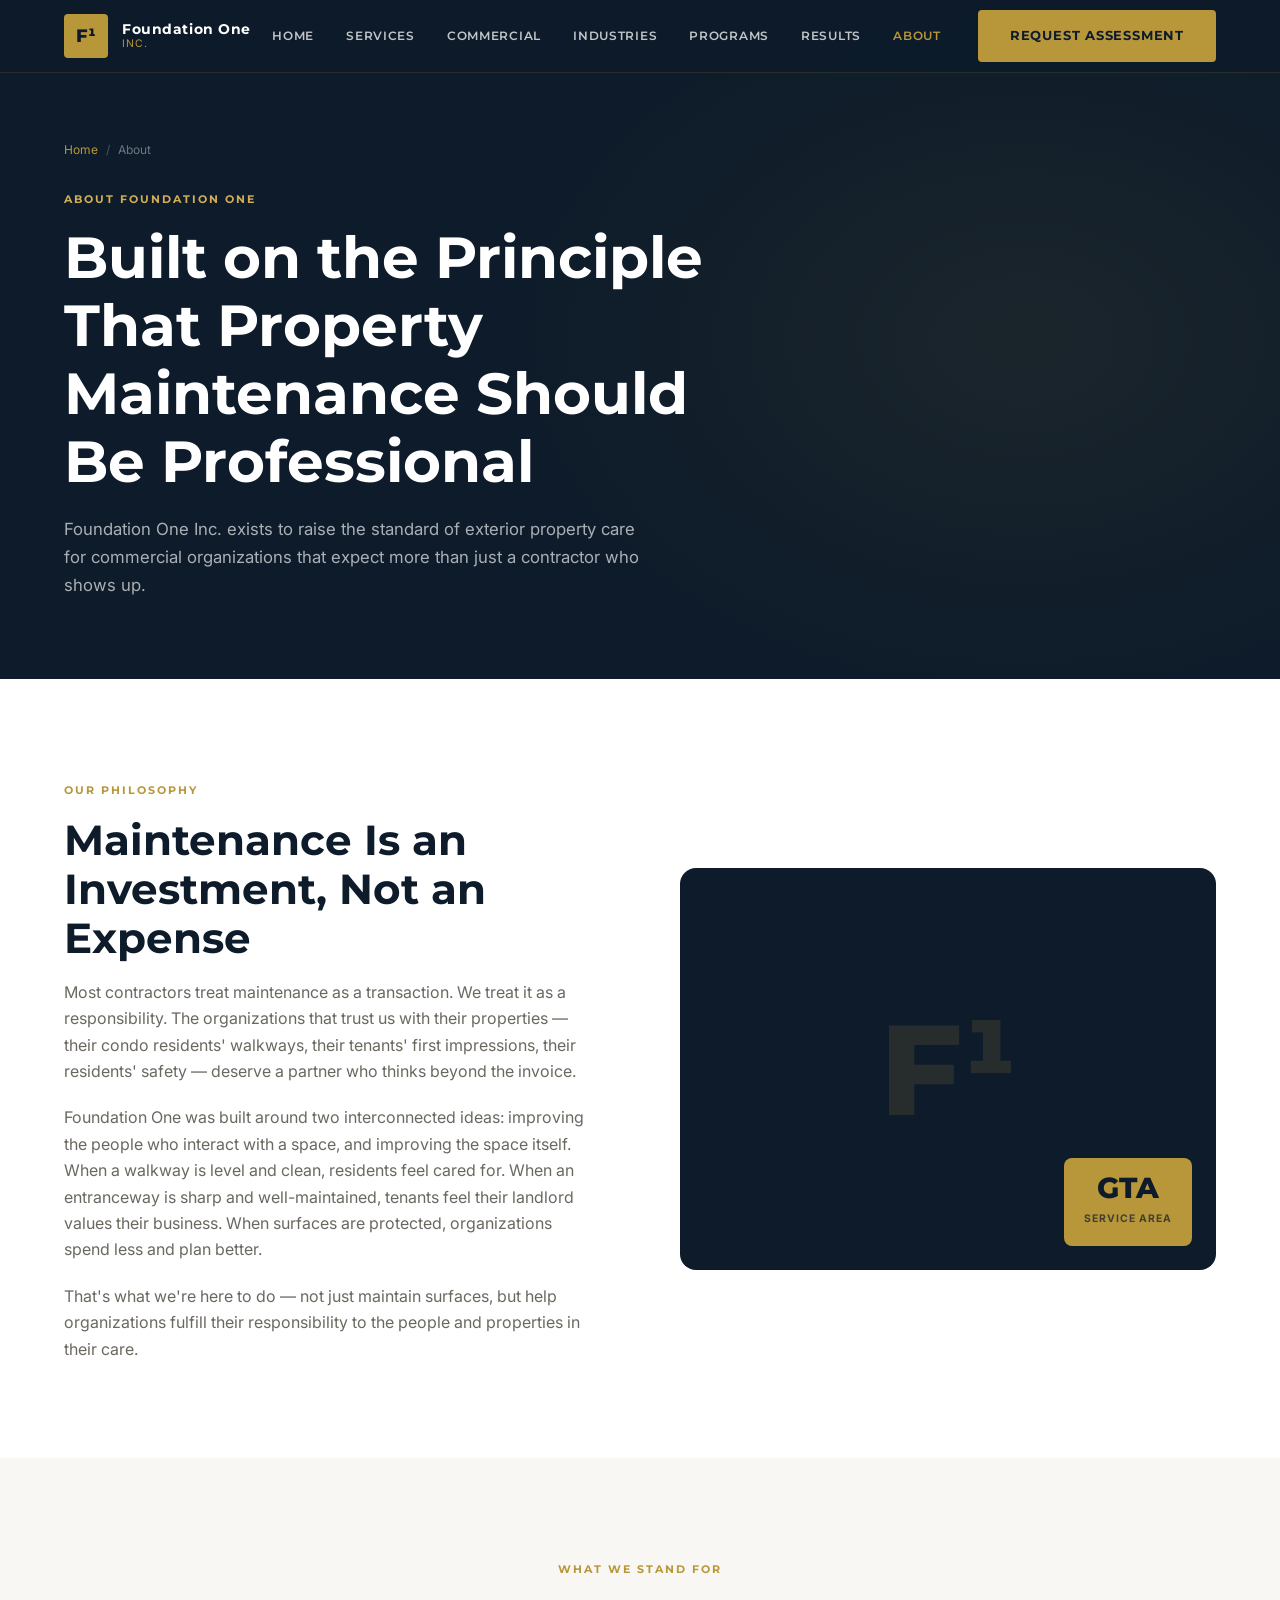
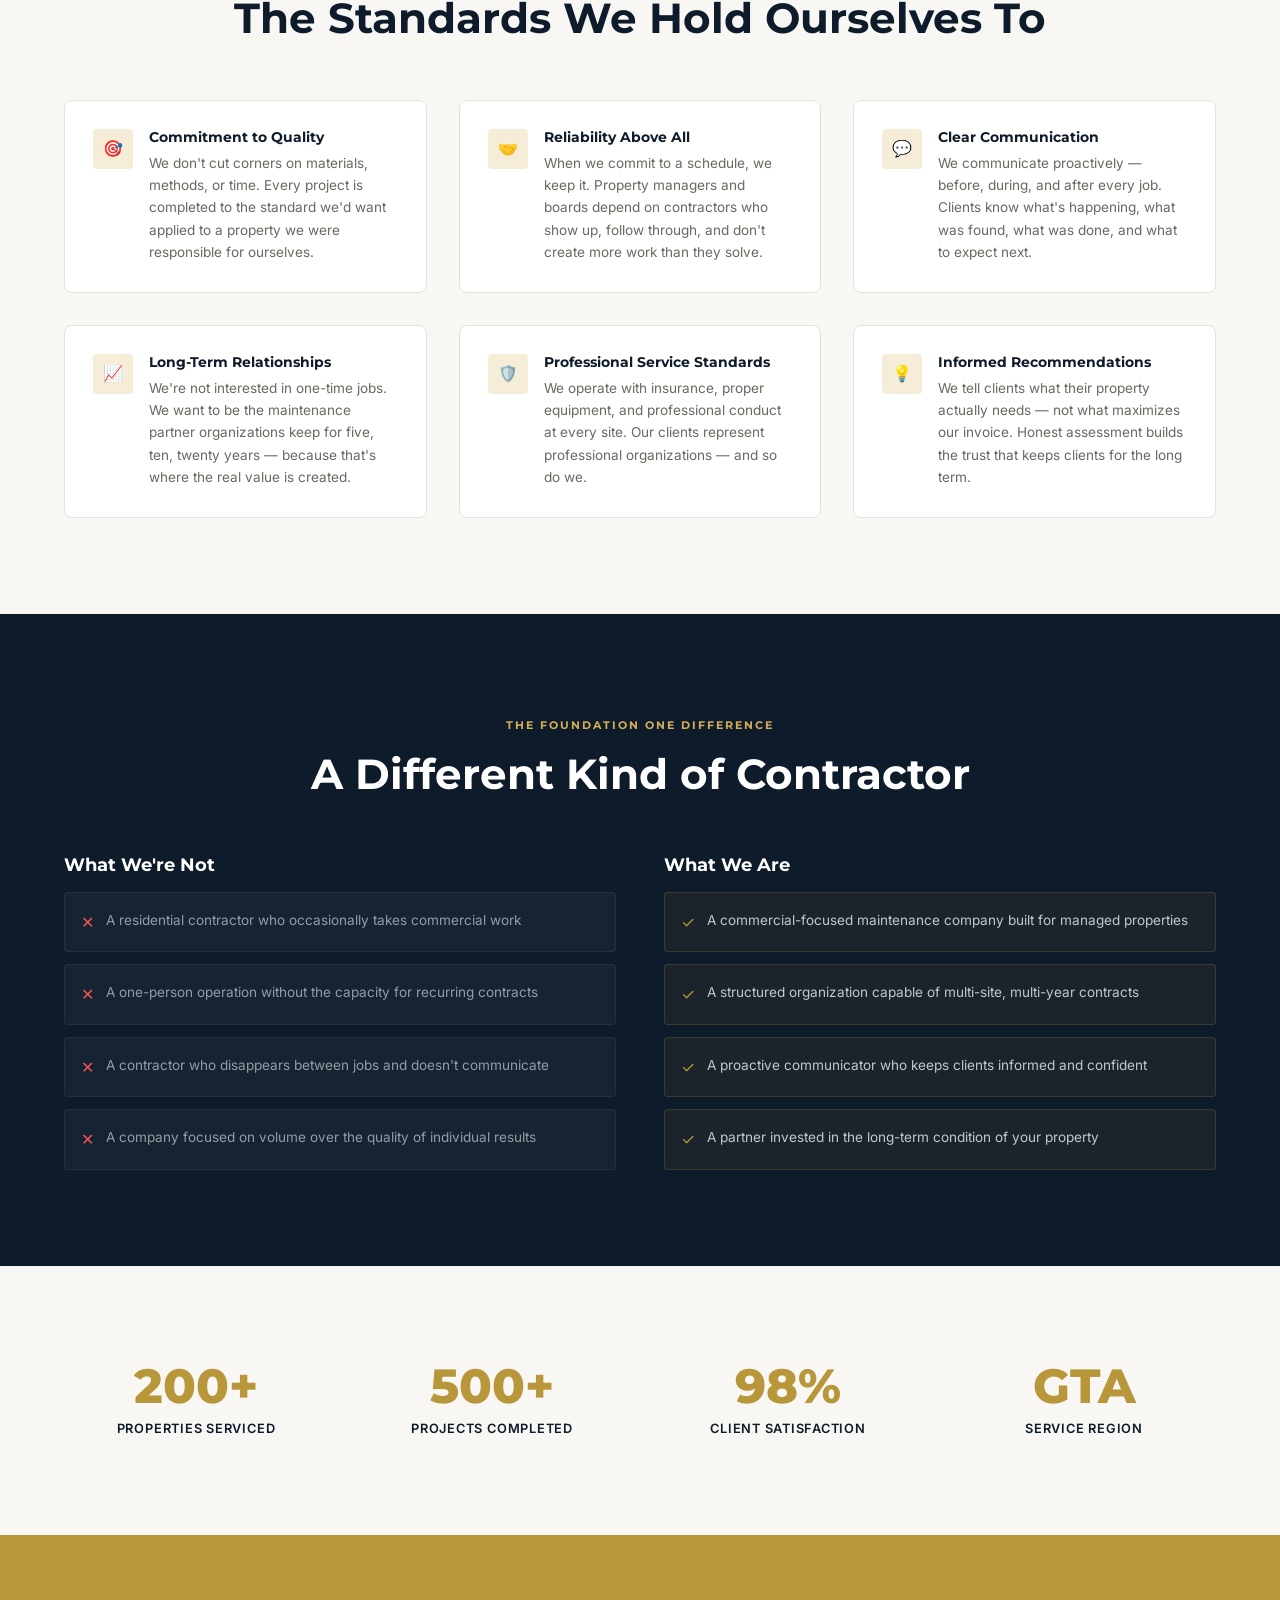
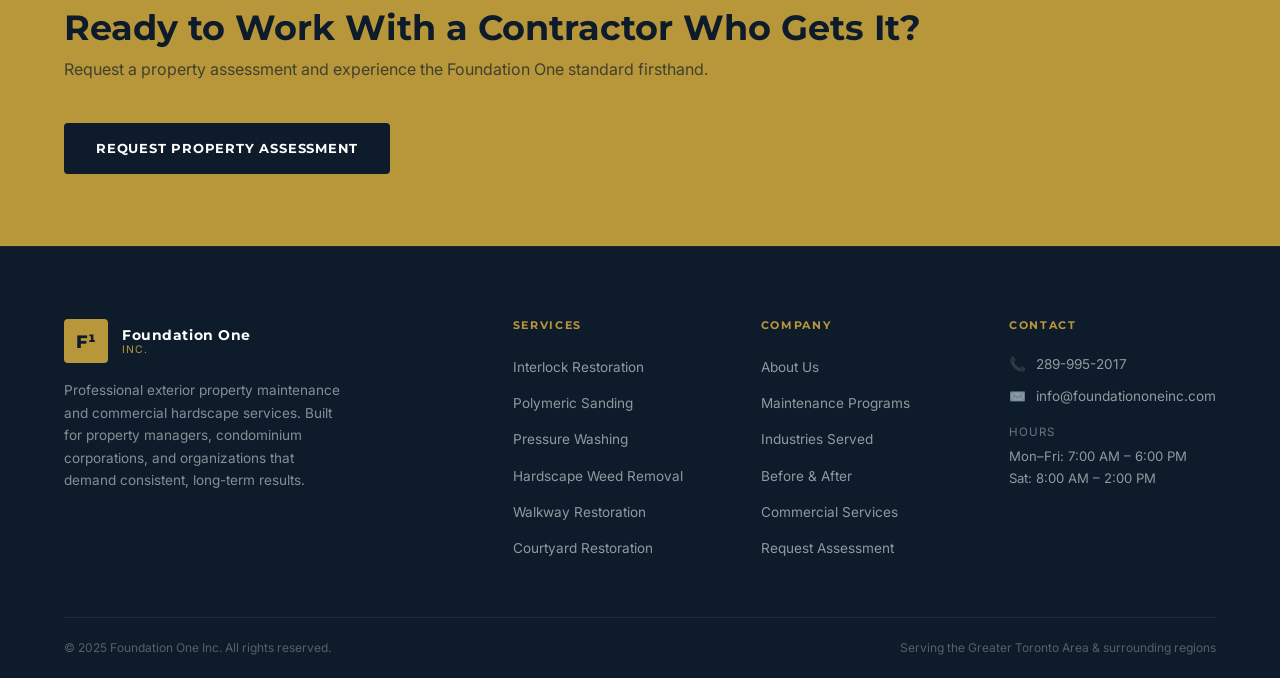
==== about.html @ 27615ef2 "Add files via upload" ====
<!DOCTYPE html>
<html lang="en">
<head>
  <meta charset="UTF-8" />
  <meta name="viewport" content="width=device-width, initial-scale=1.0" />
  <title>About — Foundation One Inc.</title>
  <meta name="description" content="Foundation One Inc. is a professional commercial property maintenance company built on reliability, quality, and long-term client relationships." />
  <link rel="stylesheet" href="css/style.css" />
</head>
<body>

  <div id="nav-placeholder"></div>

  <section class="page-hero">
    <div class="page-hero__bg"></div>
    <div class="container">
      <div class="page-hero__inner">
        <div class="page-hero__breadcrumb">
          <a href="index.html">Home</a> <span>/</span> About
        </div>
        <span class="eyebrow">About Foundation One</span>
        <h1>Built on the Principle That Property Maintenance Should Be Professional</h1>
        <p>Foundation One Inc. exists to raise the standard of exterior property care for commercial organizations that expect more than just a contractor who shows up.</p>
      </div>
    </div>
  </section>

  <!-- ══════════════════════════════════════
       PHILOSOPHY
  ══════════════════════════════════════ -->
  <section class="section">
    <div class="container">
      <div class="about-grid">
        <div class="reveal">
          <span class="eyebrow">Our Philosophy</span>
          <h2>Maintenance Is an Investment, Not an Expense</h2>
          <p style="margin-top:16px; margin-bottom:20px;">Most contractors treat maintenance as a transaction. We treat it as a responsibility. The organizations that trust us with their properties — their condo residents' walkways, their tenants' first impressions, their residents' safety — deserve a partner who thinks beyond the invoice.</p>
          <p style="margin-bottom:20px;">Foundation One was built around two interconnected ideas: improving the people who interact with a space, and improving the space itself. When a walkway is level and clean, residents feel cared for. When an entranceway is sharp and well-maintained, tenants feel their landlord values their business. When surfaces are protected, organizations spend less and plan better.</p>
          <p>That's what we're here to do — not just maintain surfaces, but help organizations fulfill their responsibility to the people and properties in their care.</p>
        </div>
        <div class="about-visual reveal reveal-delay-2">
          <div class="about-visual__mark">F¹</div>
          <div class="about-visual__badge">
            <strong>GTA</strong>
            <span>Service Area</span>
          </div>
        </div>
      </div>
    </div>
  </section>

  <!-- ══════════════════════════════════════
       VALUES
  ══════════════════════════════════════ -->
  <section class="section section--gray">
    <div class="container">
      <div class="section-header section-header--center reveal">
        <span class="eyebrow">What We Stand For</span>
        <h2>The Standards We Hold Ourselves To</h2>
      </div>
      <div style="display:grid; grid-template-columns: repeat(auto-fit, minmax(340px, 1fr)); gap: 32px;">
        <div class="value-item reveal reveal-delay-1" style="background:var(--white); padding:28px; border-radius:var(--radius-md); border:1px solid var(--gray-200); align-items:flex-start;">
          <div class="value-item__icon">🎯</div>
          <div>
            <h4>Commitment to Quality</h4>
            <p style="font-size:0.85rem; margin-top:6px;">We don't cut corners on materials, methods, or time. Every project is completed to the standard we'd want applied to a property we were responsible for ourselves.</p>
          </div>
        </div>
        <div class="value-item reveal reveal-delay-2" style="background:var(--white); padding:28px; border-radius:var(--radius-md); border:1px solid var(--gray-200); align-items:flex-start;">
          <div class="value-item__icon">🤝</div>
          <div>
            <h4>Reliability Above All</h4>
            <p style="font-size:0.85rem; margin-top:6px;">When we commit to a schedule, we keep it. Property managers and boards depend on contractors who show up, follow through, and don't create more work than they solve.</p>
          </div>
        </div>
        <div class="value-item reveal reveal-delay-3" style="background:var(--white); padding:28px; border-radius:var(--radius-md); border:1px solid var(--gray-200); align-items:flex-start;">
          <div class="value-item__icon">💬</div>
          <div>
            <h4>Clear Communication</h4>
            <p style="font-size:0.85rem; margin-top:6px;">We communicate proactively — before, during, and after every job. Clients know what's happening, what was found, what was done, and what to expect next.</p>
          </div>
        </div>
        <div class="value-item reveal reveal-delay-4" style="background:var(--white); padding:28px; border-radius:var(--radius-md); border:1px solid var(--gray-200); align-items:flex-start;">
          <div class="value-item__icon">📈</div>
          <div>
            <h4>Long-Term Relationships</h4>
            <p style="font-size:0.85rem; margin-top:6px;">We're not interested in one-time jobs. We want to be the maintenance partner organizations keep for five, ten, twenty years — because that's where the real value is created.</p>
          </div>
        </div>
        <div class="value-item reveal reveal-delay-1" style="background:var(--white); padding:28px; border-radius:var(--radius-md); border:1px solid var(--gray-200); align-items:flex-start;">
          <div class="value-item__icon">🛡️</div>
          <div>
            <h4>Professional Service Standards</h4>
            <p style="font-size:0.85rem; margin-top:6px;">We operate with insurance, proper equipment, and professional conduct at every site. Our clients represent professional organizations — and so do we.</p>
          </div>
        </div>
        <div class="value-item reveal reveal-delay-2" style="background:var(--white); padding:28px; border-radius:var(--radius-md); border:1px solid var(--gray-200); align-items:flex-start;">
          <div class="value-item__icon">💡</div>
          <div>
            <h4>Informed Recommendations</h4>
            <p style="font-size:0.85rem; margin-top:6px;">We tell clients what their property actually needs — not what maximizes our invoice. Honest assessment builds the trust that keeps clients for the long term.</p>
          </div>
        </div>
      </div>
    </div>
  </section>

  <!-- ══════════════════════════════════════
       WHAT MAKES US DIFFERENT
  ══════════════════════════════════════ -->
  <section class="section section--dark">
    <div class="container">
      <div class="section-header section-header--center reveal">
        <span class="eyebrow">The Foundation One Difference</span>
        <h2>A Different Kind of Contractor</h2>
      </div>
      <div style="display:grid; grid-template-columns: 1fr 1fr; gap: 48px; align-items:start;">
        <div class="reveal reveal-delay-1">
          <h4 style="color:var(--white); margin-bottom:16px;">What We're Not</h4>
          <div style="display:flex; flex-direction:column; gap:12px;">
            <div style="display:flex; gap:12px; align-items:flex-start; padding:16px; background:rgba(255,255,255,0.04); border-radius:var(--radius-sm); border:1px solid rgba(255,255,255,0.06);">
              <span style="color:#e55;">✕</span>
              <p style="font-size:0.85rem; color:rgba(255,255,255,0.55);">A residential contractor who occasionally takes commercial work</p>
            </div>
            <div style="display:flex; gap:12px; align-items:flex-start; padding:16px; background:rgba(255,255,255,0.04); border-radius:var(--radius-sm); border:1px solid rgba(255,255,255,0.06);">
              <span style="color:#e55;">✕</span>
              <p style="font-size:0.85rem; color:rgba(255,255,255,0.55);">A one-person operation without the capacity for recurring contracts</p>
            </div>
            <div style="display:flex; gap:12px; align-items:flex-start; padding:16px; background:rgba(255,255,255,0.04); border-radius:var(--radius-sm); border:1px solid rgba(255,255,255,0.06);">
              <span style="color:#e55;">✕</span>
              <p style="font-size:0.85rem; color:rgba(255,255,255,0.55);">A contractor who disappears between jobs and doesn't communicate</p>
            </div>
            <div style="display:flex; gap:12px; align-items:flex-start; padding:16px; background:rgba(255,255,255,0.04); border-radius:var(--radius-sm); border:1px solid rgba(255,255,255,0.06);">
              <span style="color:#e55;">✕</span>
              <p style="font-size:0.85rem; color:rgba(255,255,255,0.55);">A company focused on volume over the quality of individual results</p>
            </div>
          </div>
        </div>
        <div class="reveal reveal-delay-2">
          <h4 style="color:var(--white); margin-bottom:16px;">What We Are</h4>
          <div style="display:flex; flex-direction:column; gap:12px;">
            <div style="display:flex; gap:12px; align-items:flex-start; padding:16px; background:rgba(184,151,58,0.08); border-radius:var(--radius-sm); border:1px solid rgba(184,151,58,0.2);">
              <span style="color:var(--gold);">✓</span>
              <p style="font-size:0.85rem; color:rgba(255,255,255,0.75);">A commercial-focused maintenance company built for managed properties</p>
            </div>
            <div style="display:flex; gap:12px; align-items:flex-start; padding:16px; background:rgba(184,151,58,0.08); border-radius:var(--radius-sm); border:1px solid rgba(184,151,58,0.2);">
              <span style="color:var(--gold);">✓</span>
              <p style="font-size:0.85rem; color:rgba(255,255,255,0.75);">A structured organization capable of multi-site, multi-year contracts</p>
            </div>
            <div style="display:flex; gap:12px; align-items:flex-start; padding:16px; background:rgba(184,151,58,0.08); border-radius:var(--radius-sm); border:1px solid rgba(184,151,58,0.2);">
              <span style="color:var(--gold);">✓</span>
              <p style="font-size:0.85rem; color:rgba(255,255,255,0.75);">A proactive communicator who keeps clients informed and confident</p>
            </div>
            <div style="display:flex; gap:12px; align-items:flex-start; padding:16px; background:rgba(184,151,58,0.08); border-radius:var(--radius-sm); border:1px solid rgba(184,151,58,0.2);">
              <span style="color:var(--gold);">✓</span>
              <p style="font-size:0.85rem; color:rgba(255,255,255,0.75);">A partner invested in the long-term condition of your property</p>
            </div>
          </div>
        </div>
      </div>
    </div>
  </section>

  <!-- ══════════════════════════════════════
       STATS BAND
  ══════════════════════════════════════ -->
  <section class="section section--gray">
    <div class="container">
      <div style="display:grid; grid-template-columns: repeat(4, 1fr); gap: 32px; text-align:center;">
        <div class="reveal reveal-delay-1">
          <div style="font-family:var(--font-display); font-size:3rem; font-weight:800; color:var(--gold); line-height:1;">200+</div>
          <p style="font-size:0.8rem; font-weight:600; letter-spacing:0.06em; text-transform:uppercase; margin-top:8px; color:var(--navy);">Properties Serviced</p>
        </div>
        <div class="reveal reveal-delay-2">
          <div style="font-family:var(--font-display); font-size:3rem; font-weight:800; color:var(--gold); line-height:1;">500+</div>
          <p style="font-size:0.8rem; font-weight:600; letter-spacing:0.06em; text-transform:uppercase; margin-top:8px; color:var(--navy);">Projects Completed</p>
        </div>
        <div class="reveal reveal-delay-3">
          <div style="font-family:var(--font-display); font-size:3rem; font-weight:800; color:var(--gold); line-height:1;">98%</div>
          <p style="font-size:0.8rem; font-weight:600; letter-spacing:0.06em; text-transform:uppercase; margin-top:8px; color:var(--navy);">Client Satisfaction</p>
        </div>
        <div class="reveal reveal-delay-4">
          <div style="font-family:var(--font-display); font-size:3rem; font-weight:800; color:var(--gold); line-height:1;">GTA</div>
          <p style="font-size:0.8rem; font-weight:600; letter-spacing:0.06em; text-transform:uppercase; margin-top:8px; color:var(--navy);">Service Region</p>
        </div>
      </div>
    </div>
  </section>

  <section class="cta-banner">
    <div class="container">
      <div class="cta-banner__inner">
        <div>
          <h2>Ready to Work With a Contractor Who Gets It?</h2>
          <p>Request a property assessment and experience the Foundation One standard firsthand.</p>
        </div>
        <a href="contact.html" class="btn btn-dark">Request Property Assessment</a>
      </div>
    </div>
  </section>

  <div id="footer-placeholder"></div>
  <script src="js/components.js"></script>
  <script src="js/main.js"></script>
</body>
</html>
---- css/style.css ----
/* ============================================================
   Foundation One Inc. — Main Stylesheet
   Brand: Navy · White · Muted Gold
   ============================================================ */

/* ── Google Fonts ── */
@import url('https://fonts.googleapis.com/css2?family=Montserrat:wght@300;400;500;600;700;800&family=Inter:wght@300;400;500;600&display=swap');

/* ── Design Tokens ── */
:root {
  --navy:        #0D1B2A;
  --navy-mid:    #162235;
  --navy-light:  #1E3050;
  --gold:        #B8973A;
  --gold-light:  #D4AE56;
  --gold-pale:   #F5EDD8;
  --white:       #FFFFFF;
  --off-white:   #F8F7F4;
  --gray-100:    #F2F1EE;
  --gray-200:    #E4E2DC;
  --gray-400:    #9E9B93;
  --gray-600:    #6B6860;
  --gray-800:    #3A3834;

  --font-display: 'Montserrat', sans-serif;
  --font-body:    'Inter', sans-serif;

  --radius-sm:  4px;
  --radius-md:  8px;
  --radius-lg:  16px;

  --shadow-sm:  0 1px 3px rgba(13,27,42,0.08);
  --shadow-md:  0 4px 16px rgba(13,27,42,0.12);
  --shadow-lg:  0 12px 40px rgba(13,27,42,0.18);

  --transition: 0.25s ease;

  --max-w: 1200px;
  --section-py: 96px;
}

/* ── Reset ── */
*, *::before, *::after { box-sizing: border-box; margin: 0; padding: 0; }
html { scroll-behavior: smooth; }
body {
  font-family: var(--font-body);
  font-size: 16px;
  line-height: 1.65;
  color: var(--gray-800);
  background: var(--white);
  -webkit-font-smoothing: antialiased;
}
img { max-width: 100%; display: block; }
a { color: inherit; text-decoration: none; }
ul, ol { list-style: none; }
button { cursor: pointer; border: none; background: none; font: inherit; }

/* ── Typography Scale ── */
h1, h2, h3, h4, h5 {
  font-family: var(--font-display);
  font-weight: 700;
  line-height: 1.18;
  color: var(--navy);
}
h1 { font-size: clamp(2.2rem, 5vw, 3.6rem); }
h2 { font-size: clamp(1.7rem, 3.5vw, 2.6rem); }
h3 { font-size: clamp(1.2rem, 2vw, 1.55rem); }
h4 { font-size: 1.1rem; }
p  { color: var(--gray-600); }

.eyebrow {
  display: inline-block;
  font-family: var(--font-display);
  font-size: 0.7rem;
  font-weight: 700;
  letter-spacing: 0.18em;
  text-transform: uppercase;
  color: var(--gold);
  margin-bottom: 1rem;
}

/* ── Layout ── */
.container {
  width: 100%;
  max-width: var(--max-w);
  margin: 0 auto;
  padding: 0 24px;
}

.section {
  padding: var(--section-py) 0;
}
.section--dark {
  background: var(--navy);
}
.section--dark h2,
.section--dark h3,
.section--dark h4 { color: var(--white); }
.section--dark p   { color: rgba(255,255,255,0.65); }
.section--dark .eyebrow { color: var(--gold-light); }

.section--gray { background: var(--off-white); }
.section--gold-pale { background: var(--gold-pale); }

/* ── Buttons ── */
.btn {
  display: inline-flex;
  align-items: center;
  gap: 8px;
  font-family: var(--font-display);
  font-size: 0.82rem;
  font-weight: 700;
  letter-spacing: 0.06em;
  text-transform: uppercase;
  padding: 15px 32px;
  border-radius: var(--radius-sm);
  transition: var(--transition);
  white-space: nowrap;
}
.btn-primary {
  background: var(--gold);
  color: var(--navy);
}
.btn-primary:hover { background: var(--gold-light); transform: translateY(-1px); box-shadow: var(--shadow-md); }

.btn-outline {
  background: transparent;
  color: var(--white);
  border: 1.5px solid rgba(255,255,255,0.45);
}
.btn-outline:hover { border-color: var(--gold); color: var(--gold); }

.btn-outline-navy {
  background: transparent;
  color: var(--navy);
  border: 1.5px solid var(--navy);
}
.btn-outline-navy:hover { background: var(--navy); color: var(--white); }

.btn-dark {
  background: var(--navy);
  color: var(--white);
}
.btn-dark:hover { background: var(--navy-light); transform: translateY(-1px); }

/* ── Navigation ── */
.navbar {
  position: fixed;
  top: 0; left: 0; right: 0;
  z-index: 1000;
  background: rgba(13,27,42,0.97);
  backdrop-filter: blur(12px);
  border-bottom: 1px solid rgba(184,151,58,0.15);
  transition: var(--transition);
}
.navbar__inner {
  display: flex;
  align-items: center;
  justify-content: space-between;
  height: 72px;
}
.navbar__logo {
  display: flex;
  align-items: center;
  gap: 14px;
  text-decoration: none;
}
.logo-mark {
  width: 44px; height: 44px;
  background: var(--gold);
  border-radius: var(--radius-sm);
  display: flex;
  align-items: center;
  justify-content: center;
  flex-shrink: 0;
}
.logo-mark span {
  font-family: var(--font-display);
  font-weight: 800;
  font-size: 1.1rem;
  color: var(--navy);
  letter-spacing: -0.02em;
}
.logo-text {
  display: flex;
  flex-direction: column;
  line-height: 1.1;
}
.logo-text strong {
  font-family: var(--font-display);
  font-size: 0.9rem;
  font-weight: 700;
  color: var(--white);
  letter-spacing: 0.04em;
}
.logo-text small {
  font-size: 0.65rem;
  color: var(--gold);
  letter-spacing: 0.1em;
  text-transform: uppercase;
}

.navbar__nav {
  display: flex;
  align-items: center;
  gap: 8px;
}
.navbar__nav a {
  font-family: var(--font-display);
  font-size: 0.75rem;
  font-weight: 600;
  letter-spacing: 0.06em;
  text-transform: uppercase;
  color: rgba(255,255,255,0.75);
  padding: 8px 12px;
  border-radius: var(--radius-sm);
  transition: var(--transition);
}
.navbar__nav a:hover { color: var(--white); }
.navbar__nav a.active { color: var(--gold); }

.navbar__cta { margin-left: 16px; }

/* Hamburger */
.navbar__hamburger {
  display: none;
  flex-direction: column;
  gap: 5px;
  padding: 8px;
}
.navbar__hamburger span {
  display: block;
  width: 24px; height: 2px;
  background: var(--white);
  transition: var(--transition);
  border-radius: 2px;
}

/* Mobile Nav */
.navbar__mobile {
  display: none;
  flex-direction: column;
  background: var(--navy-mid);
  padding: 16px 24px 24px;
  border-top: 1px solid rgba(255,255,255,0.08);
}
.navbar__mobile.open { display: flex; }
.navbar__mobile a {
  font-family: var(--font-display);
  font-size: 0.82rem;
  font-weight: 600;
  letter-spacing: 0.05em;
  text-transform: uppercase;
  color: rgba(255,255,255,0.8);
  padding: 14px 0;
  border-bottom: 1px solid rgba(255,255,255,0.06);
  transition: var(--transition);
}
.navbar__mobile a:hover { color: var(--gold); }
.navbar__mobile .btn { margin-top: 16px; text-align: center; justify-content: center; }

/* ── Hero ── */
.hero {
  position: relative;
  min-height: 100vh;
  display: flex;
  align-items: center;
  background: var(--navy);
  overflow: hidden;
  padding-top: 72px;
}
.hero__bg {
  position: absolute;
  inset: 0;
  background:
    radial-gradient(ellipse 70% 60% at 65% 50%, rgba(184,151,58,0.07) 0%, transparent 70%),
    linear-gradient(160deg, #0D1B2A 0%, #162235 50%, #0D1B2A 100%);
}
.hero__grid-overlay {
  position: absolute;
  inset: 0;
  background-image:
    linear-gradient(rgba(184,151,58,0.04) 1px, transparent 1px),
    linear-gradient(90deg, rgba(184,151,58,0.04) 1px, transparent 1px);
  background-size: 60px 60px;
}
.hero__accent-bar {
  position: absolute;
  left: 0; top: 0; bottom: 0;
  width: 4px;
  background: linear-gradient(to bottom, transparent, var(--gold), transparent);
}
.hero__inner {
  position: relative;
  z-index: 1;
  display: grid;
  grid-template-columns: 1fr 420px;
  gap: 80px;
  align-items: center;
  padding: 80px 0;
}
.hero__badge {
  display: inline-flex;
  align-items: center;
  gap: 10px;
  background: rgba(184,151,58,0.12);
  border: 1px solid rgba(184,151,58,0.3);
  border-radius: 100px;
  padding: 7px 18px;
  margin-bottom: 28px;
}
.hero__badge span {
  font-family: var(--font-display);
  font-size: 0.68rem;
  font-weight: 700;
  letter-spacing: 0.12em;
  text-transform: uppercase;
  color: var(--gold-light);
}
.hero__badge-dot {
  width: 6px; height: 6px;
  border-radius: 50%;
  background: var(--gold);
}
.hero h1 { color: var(--white); margin-bottom: 24px; }
.hero h1 em {
  font-style: normal;
  color: var(--gold);
}
.hero__sub {
  font-size: 1.1rem;
  color: rgba(255,255,255,0.65);
  max-width: 520px;
  margin-bottom: 40px;
  line-height: 1.7;
}
.hero__actions {
  display: flex;
  gap: 16px;
  flex-wrap: wrap;
}
.hero__stats {
  display: grid;
  grid-template-columns: 1fr 1fr;
  gap: 16px;
  margin-top: 64px;
}
.hero__stat {
  background: rgba(255,255,255,0.04);
  border: 1px solid rgba(255,255,255,0.07);
  border-radius: var(--radius-md);
  padding: 24px;
}
.hero__stat-num {
  font-family: var(--font-display);
  font-size: 2rem;
  font-weight: 800;
  color: var(--gold);
  line-height: 1;
  margin-bottom: 4px;
}
.hero__stat-label {
  font-size: 0.75rem;
  font-weight: 500;
  color: rgba(255,255,255,0.5);
  letter-spacing: 0.04em;
  text-transform: uppercase;
}

/* Hero right panel */
.hero__panel {
  background: rgba(255,255,255,0.03);
  border: 1px solid rgba(255,255,255,0.08);
  border-radius: var(--radius-lg);
  padding: 36px;
}
.hero__panel-title {
  font-family: var(--font-display);
  font-size: 0.7rem;
  font-weight: 700;
  letter-spacing: 0.15em;
  text-transform: uppercase;
  color: var(--gold);
  margin-bottom: 20px;
}
.hero__client-list { display: flex; flex-direction: column; gap: 0; }
.hero__client-item {
  display: flex;
  align-items: center;
  gap: 14px;
  padding: 14px 0;
  border-bottom: 1px solid rgba(255,255,255,0.06);
}
.hero__client-item:last-child { border-bottom: none; }
.hero__client-icon {
  width: 36px; height: 36px;
  background: rgba(184,151,58,0.15);
  border-radius: var(--radius-sm);
  display: flex;
  align-items: center;
  justify-content: center;
  flex-shrink: 0;
  font-size: 1rem;
}
.hero__client-name {
  font-family: var(--font-display);
  font-size: 0.82rem;
  font-weight: 600;
  color: rgba(255,255,255,0.85);
}
.hero__client-type {
  font-size: 0.7rem;
  color: rgba(255,255,255,0.4);
}

/* ── Section Headers ── */
.section-header { margin-bottom: 56px; }
.section-header--center { text-align: center; }
.section-header p {
  margin-top: 16px;
  font-size: 1.05rem;
  max-width: 620px;
}
.section-header--center p { margin-left: auto; margin-right: auto; }

/* ── Who We Serve ── */
.serve-grid {
  display: grid;
  grid-template-columns: repeat(auto-fit, minmax(200px, 1fr));
  gap: 24px;
}
.serve-card {
  background: var(--white);
  border: 1px solid var(--gray-200);
  border-radius: var(--radius-md);
  padding: 28px 24px;
  transition: var(--transition);
  border-top: 3px solid transparent;
}
.serve-card:hover {
  border-top-color: var(--gold);
  box-shadow: var(--shadow-md);
  transform: translateY(-3px);
}
.serve-card__icon { font-size: 1.6rem; margin-bottom: 12px; }
.serve-card h4 {
  font-size: 0.88rem;
  font-weight: 700;
  letter-spacing: 0.02em;
  color: var(--navy);
  margin-bottom: 6px;
}
.serve-card p { font-size: 0.82rem; }

/* ── Service Cards ── */
.services-grid {
  display: grid;
  grid-template-columns: repeat(auto-fit, minmax(300px, 1fr));
  gap: 28px;
}
.service-card {
  background: var(--white);
  border: 1px solid var(--gray-200);
  border-radius: var(--radius-md);
  overflow: hidden;
  transition: var(--transition);
}
.service-card:hover { box-shadow: var(--shadow-lg); transform: translateY(-4px); }
.service-card__header {
  background: var(--navy);
  padding: 28px 28px 20px;
  position: relative;
}
.service-card__icon {
  font-size: 1.8rem;
  margin-bottom: 12px;
}
.service-card__header h3 { color: var(--white); font-size: 1.15rem; }
.service-card__body { padding: 24px 28px 28px; }
.service-card__body p { font-size: 0.88rem; margin-bottom: 16px; }
.service-card__benefits { display: flex; flex-direction: column; gap: 8px; margin-bottom: 20px; }
.service-card__benefits li {
  display: flex;
  align-items: flex-start;
  gap: 10px;
  font-size: 0.82rem;
  color: var(--gray-600);
}
.service-card__benefits li::before {
  content: '';
  width: 6px; height: 6px;
  background: var(--gold);
  border-radius: 50%;
  flex-shrink: 0;
  margin-top: 7px;
}
.service-card__tag {
  font-size: 0.7rem;
  font-weight: 600;
  color: var(--gold);
  letter-spacing: 0.08em;
  text-transform: uppercase;
  border-top: 1px solid var(--gray-200);
  padding-top: 16px;
}

/* ── Why Choose ── */
.why-grid {
  display: grid;
  grid-template-columns: repeat(auto-fit, minmax(240px, 1fr));
  gap: 32px;
}
.why-item { }
.why-item__num {
  font-family: var(--font-display);
  font-size: 3rem;
  font-weight: 800;
  color: rgba(184,151,58,0.25);
  line-height: 1;
  margin-bottom: 12px;
}
.why-item h4 { font-size: 1rem; margin-bottom: 8px; }

/* ── Before/After ── */
.ba-grid {
  display: grid;
  grid-template-columns: repeat(auto-fit, minmax(340px, 1fr));
  gap: 32px;
}
.ba-card {
  border-radius: var(--radius-md);
  overflow: hidden;
  background: var(--white);
  box-shadow: var(--shadow-sm);
  border: 1px solid var(--gray-200);
}
.ba-card__images {
  display: grid;
  grid-template-columns: 1fr 1fr;
}
.ba-card__img {
  aspect-ratio: 4/3;
  display: flex;
  align-items: center;
  justify-content: center;
  font-size: 0.7rem;
  font-weight: 700;
  letter-spacing: 0.1em;
  text-transform: uppercase;
  position: relative;
}
.ba-card__img--before {
  background: var(--gray-200);
  color: var(--gray-600);
}
.ba-card__img--after {
  background: var(--navy-light);
  color: rgba(255,255,255,0.5);
}
.ba-label {
  position: absolute;
  top: 10px; left: 10px;
  background: rgba(0,0,0,0.5);
  color: var(--white);
  font-size: 0.6rem;
  font-weight: 700;
  letter-spacing: 0.12em;
  padding: 4px 8px;
  border-radius: var(--radius-sm);
}
.ba-label--after { background: rgba(184,151,58,0.8); }
.ba-card__info { padding: 20px; }
.ba-card__info h4 { font-size: 0.95rem; margin-bottom: 6px; }
.ba-card__info p { font-size: 0.8rem; }
.ba-card__services {
  display: flex;
  flex-wrap: wrap;
  gap: 6px;
  margin-top: 12px;
}
.ba-tag {
  font-size: 0.65rem;
  font-weight: 600;
  letter-spacing: 0.06em;
  text-transform: uppercase;
  background: var(--gold-pale);
  color: var(--gold);
  padding: 4px 10px;
  border-radius: 100px;
}

/* ── Maintenance Programs ── */
.programs-grid {
  display: grid;
  grid-template-columns: repeat(3, 1fr);
  gap: 28px;
  align-items: start;
}
.program-card {
  background: var(--white);
  border: 1px solid var(--gray-200);
  border-radius: var(--radius-md);
  overflow: hidden;
  transition: var(--transition);
}
.program-card:hover { box-shadow: var(--shadow-lg); }
.program-card--featured {
  border-color: var(--gold);
  transform: scale(1.03);
  box-shadow: var(--shadow-lg);
}
.program-card__header {
  padding: 28px;
  background: var(--off-white);
  border-bottom: 1px solid var(--gray-200);
}
.program-card--featured .program-card__header {
  background: var(--navy);
}
.program-card--featured .program-card__header h3 { color: var(--white); }
.program-card__tier {
  font-size: 0.65rem;
  font-weight: 700;
  letter-spacing: 0.15em;
  text-transform: uppercase;
  color: var(--gold);
  margin-bottom: 8px;
}
.program-card__body { padding: 28px; }
.program-card__features { display: flex; flex-direction: column; gap: 12px; }
.program-card__features li {
  display: flex;
  align-items: flex-start;
  gap: 12px;
  font-size: 0.85rem;
  color: var(--gray-600);
}
.program-card__features li .check {
  color: var(--gold);
  font-size: 0.9rem;
  flex-shrink: 0;
  margin-top: 1px;
}
.program-card__cta { padding: 0 28px 28px; }

/* ── Testimonials ── */
.testimonials-grid {
  display: grid;
  grid-template-columns: repeat(auto-fit, minmax(300px, 1fr));
  gap: 28px;
}
.testimonial-card {
  background: rgba(255,255,255,0.05);
  border: 1px solid rgba(255,255,255,0.1);
  border-radius: var(--radius-md);
  padding: 32px;
}
.testimonial-card__quote {
  font-size: 0.95rem;
  color: rgba(255,255,255,0.75);
  line-height: 1.7;
  margin-bottom: 24px;
  font-style: italic;
}
.testimonial-card__quote::before { content: '"'; color: var(--gold); font-size: 1.5rem; }
.testimonial-card__author { }
.testimonial-card__name {
  font-family: var(--font-display);
  font-size: 0.85rem;
  font-weight: 700;
  color: var(--white);
}
.testimonial-card__title {
  font-size: 0.75rem;
  color: var(--gold);
}

/* ── CTA Banner ── */
.cta-banner {
  background: var(--gold);
  padding: 72px 0;
}
.cta-banner__inner {
  display: flex;
  align-items: center;
  justify-content: space-between;
  gap: 40px;
  flex-wrap: wrap;
}
.cta-banner h2 { color: var(--navy); font-size: clamp(1.4rem, 3vw, 2.2rem); }
.cta-banner p { color: rgba(13,27,42,0.7); margin-top: 8px; }
.cta-banner .btn-dark { background: var(--navy); }

/* ── Industries Grid ── */
.industries-grid {
  display: grid;
  grid-template-columns: repeat(auto-fit, minmax(340px, 1fr));
  gap: 32px;
}
.industry-card {
  background: var(--white);
  border: 1px solid var(--gray-200);
  border-radius: var(--radius-md);
  padding: 32px;
  transition: var(--transition);
}
.industry-card:hover { box-shadow: var(--shadow-md); border-color: var(--gold); }
.industry-card__icon { font-size: 2rem; margin-bottom: 16px; }
.industry-card h3 { margin-bottom: 12px; font-size: 1.15rem; }
.industry-card__challenges,
.industry-card__services { margin-top: 16px; }
.industry-card__label {
  font-size: 0.65rem;
  font-weight: 700;
  letter-spacing: 0.12em;
  text-transform: uppercase;
  color: var(--gold);
  margin-bottom: 10px;
}
.industry-card__list {
  display: flex;
  flex-direction: column;
  gap: 6px;
}
.industry-card__list li {
  font-size: 0.82rem;
  color: var(--gray-600);
  padding-left: 14px;
  position: relative;
}
.industry-card__list li::before {
  content: '—';
  position: absolute;
  left: 0;
  color: var(--gold);
  font-size: 0.7rem;
}

/* ── Process Steps ── */
.process-steps {
  display: grid;
  grid-template-columns: repeat(auto-fit, minmax(220px, 1fr));
  gap: 0;
  position: relative;
}
.process-steps::before {
  content: '';
  position: absolute;
  top: 32px;
  left: 10%;
  right: 10%;
  height: 1px;
  background: var(--gray-200);
  z-index: 0;
}
.process-step { text-align: center; position: relative; z-index: 1; padding: 0 16px; }
.process-step__num {
  width: 64px; height: 64px;
  background: var(--navy);
  border-radius: 50%;
  display: flex;
  align-items: center;
  justify-content: center;
  margin: 0 auto 20px;
  font-family: var(--font-display);
  font-size: 1.1rem;
  font-weight: 800;
  color: var(--gold);
  border: 3px solid var(--white);
  box-shadow: var(--shadow-sm);
}
.process-step h4 { font-size: 0.95rem; margin-bottom: 8px; }
.process-step p { font-size: 0.82rem; }

/* ── Contact Form ── */
.contact-grid {
  display: grid;
  grid-template-columns: 1fr 420px;
  gap: 64px;
  align-items: start;
}
.contact-form {
  background: var(--white);
  border: 1px solid var(--gray-200);
  border-radius: var(--radius-lg);
  padding: 40px;
  box-shadow: var(--shadow-md);
}
.form-group { margin-bottom: 20px; }
.form-group label {
  display: block;
  font-family: var(--font-display);
  font-size: 0.72rem;
  font-weight: 700;
  letter-spacing: 0.08em;
  text-transform: uppercase;
  color: var(--navy);
  margin-bottom: 8px;
}
.form-group input,
.form-group select,
.form-group textarea {
  width: 100%;
  padding: 13px 16px;
  border: 1.5px solid var(--gray-200);
  border-radius: var(--radius-sm);
  font-family: var(--font-body);
  font-size: 0.9rem;
  color: var(--gray-800);
  background: var(--white);
  transition: var(--transition);
  outline: none;
}
.form-group input:focus,
.form-group select:focus,
.form-group textarea:focus {
  border-color: var(--navy);
  box-shadow: 0 0 0 3px rgba(13,27,42,0.07);
}
.form-group textarea { resize: vertical; min-height: 120px; }
.form-row { display: grid; grid-template-columns: 1fr 1fr; gap: 16px; }

.contact-info-panel { }
.contact-info-item {
  display: flex;
  align-items: flex-start;
  gap: 16px;
  padding: 20px 0;
  border-bottom: 1px solid var(--gray-200);
}
.contact-info-item:last-child { border-bottom: none; }
.contact-info-icon {
  width: 44px; height: 44px;
  background: var(--navy);
  border-radius: var(--radius-sm);
  display: flex;
  align-items: center;
  justify-content: center;
  flex-shrink: 0;
  font-size: 1.1rem;
}
.contact-info-text h4 { font-size: 0.82rem; color: var(--navy); margin-bottom: 4px; }
.contact-info-text p { font-size: 0.88rem; }
.contact-info-text a { color: var(--gold); }
.contact-info-text a:hover { text-decoration: underline; }

/* ── Map Placeholder ── */
.map-placeholder {
  background: var(--gray-100);
  border: 1px solid var(--gray-200);
  border-radius: var(--radius-md);
  aspect-ratio: 16/7;
  display: flex;
  flex-direction: column;
  align-items: center;
  justify-content: center;
  gap: 12px;
  color: var(--gray-400);
  margin-top: 32px;
}
.map-placeholder span { font-size: 2.5rem; }
.map-placeholder p { font-size: 0.82rem; letter-spacing: 0.05em; }

/* ── Page Hero (inner pages) ── */
.page-hero {
  background: var(--navy);
  padding: 140px 0 80px;
  position: relative;
  overflow: hidden;
}
.page-hero__bg {
  position: absolute;
  inset: 0;
  background: radial-gradient(ellipse 60% 80% at 80% 50%, rgba(184,151,58,0.08) 0%, transparent 70%);
}
.page-hero__inner { position: relative; z-index: 1; }
.page-hero .eyebrow { color: var(--gold-light); }
.page-hero h1 { color: var(--white); max-width: 700px; margin-bottom: 20px; }
.page-hero p { color: rgba(255,255,255,0.65); font-size: 1.05rem; max-width: 580px; }
.page-hero__breadcrumb {
  display: flex;
  align-items: center;
  gap: 8px;
  font-size: 0.75rem;
  color: rgba(255,255,255,0.4);
  margin-bottom: 24px;
}
.page-hero__breadcrumb a { color: var(--gold); }
.page-hero__breadcrumb span { color: rgba(255,255,255,0.25); }

/* ── About Page ── */
.about-grid {
  display: grid;
  grid-template-columns: 1fr 1fr;
  gap: 80px;
  align-items: center;
}
.about-visual {
  background: var(--navy);
  border-radius: var(--radius-lg);
  aspect-ratio: 4/3;
  display: flex;
  align-items: center;
  justify-content: center;
  position: relative;
  overflow: hidden;
}
.about-visual__mark {
  font-family: var(--font-display);
  font-size: 8rem;
  font-weight: 800;
  color: rgba(184,151,58,0.15);
  line-height: 1;
  user-select: none;
}
.about-visual__badge {
  position: absolute;
  bottom: 24px;
  right: 24px;
  background: var(--gold);
  border-radius: var(--radius-md);
  padding: 16px 20px;
  text-align: center;
}
.about-visual__badge strong {
  display: block;
  font-family: var(--font-display);
  font-size: 1.8rem;
  font-weight: 800;
  color: var(--navy);
  line-height: 1;
}
.about-visual__badge span {
  font-size: 0.65rem;
  font-weight: 700;
  letter-spacing: 0.1em;
  text-transform: uppercase;
  color: rgba(13,27,42,0.7);
}
.values-list { display: flex; flex-direction: column; gap: 20px; margin-top: 32px; }
.value-item { display: flex; align-items: flex-start; gap: 16px; }
.value-item__icon {
  width: 40px; height: 40px;
  background: var(--gold-pale);
  border-radius: var(--radius-sm);
  display: flex;
  align-items: center;
  justify-content: center;
  flex-shrink: 0;
  font-size: 1rem;
}
.value-item h4 { font-size: 0.9rem; margin-bottom: 4px; }
.value-item p { font-size: 0.82rem; }

/* ── FAQ ── */
.faq-list { display: flex; flex-direction: column; gap: 0; }
.faq-item {
  border-bottom: 1px solid var(--gray-200);
}
.faq-question {
  width: 100%;
  display: flex;
  align-items: center;
  justify-content: space-between;
  padding: 20px 0;
  text-align: left;
  font-family: var(--font-display);
  font-size: 0.95rem;
  font-weight: 600;
  color: var(--navy);
  gap: 20px;
}
.faq-question .icon { font-size: 1.2rem; flex-shrink: 0; transition: var(--transition); }
.faq-item.open .faq-question .icon { transform: rotate(45deg); color: var(--gold); }
.faq-answer {
  display: none;
  padding-bottom: 20px;
  font-size: 0.9rem;
  color: var(--gray-600);
  line-height: 1.7;
}
.faq-item.open .faq-answer { display: block; }

/* ── Footer ── */
.footer {
  background: var(--navy);
  padding: 72px 0 0;
  border-top: 1px solid rgba(255,255,255,0.05);
}
.footer__grid {
  display: grid;
  grid-template-columns: 2fr 1fr 1fr 1fr;
  gap: 48px;
  padding-bottom: 56px;
  border-bottom: 1px solid rgba(255,255,255,0.07);
}
.footer__brand p {
  color: rgba(255,255,255,0.5);
  font-size: 0.85rem;
  margin-top: 16px;
  max-width: 280px;
  line-height: 1.65;
}
.footer__col h5 {
  font-family: var(--font-display);
  font-size: 0.7rem;
  font-weight: 700;
  letter-spacing: 0.15em;
  text-transform: uppercase;
  color: var(--gold);
  margin-bottom: 20px;
}
.footer__col ul { display: flex; flex-direction: column; gap: 10px; }
.footer__col ul li a {
  font-size: 0.85rem;
  color: rgba(255,255,255,0.55);
  transition: var(--transition);
}
.footer__col ul li a:hover { color: var(--white); }
.footer__contact-item {
  display: flex;
  align-items: center;
  gap: 10px;
  font-size: 0.85rem;
  color: rgba(255,255,255,0.55);
  margin-bottom: 10px;
}
.footer__contact-item a { color: rgba(255,255,255,0.55); transition: var(--transition); }
.footer__contact-item a:hover { color: var(--gold); }
.footer__bottom {
  display: flex;
  align-items: center;
  justify-content: space-between;
  padding: 20px 0;
  flex-wrap: wrap;
  gap: 12px;
}
.footer__bottom p {
  font-size: 0.75rem;
  color: rgba(255,255,255,0.3);
}
.footer__bottom a { color: var(--gold); }

/* ── Scroll Animations ── */
.reveal {
  opacity: 0;
  transform: translateY(24px);
  transition: opacity 0.6s ease, transform 0.6s ease;
}
.reveal.visible {
  opacity: 1;
  transform: none;
}
.reveal-delay-1 { transition-delay: 0.1s; }
.reveal-delay-2 { transition-delay: 0.2s; }
.reveal-delay-3 { transition-delay: 0.3s; }
.reveal-delay-4 { transition-delay: 0.4s; }

/* ── Responsive ── */
@media (max-width: 1024px) {
  .hero__inner { grid-template-columns: 1fr; gap: 48px; }
  .hero__panel { display: none; }
  .hero__stats { grid-template-columns: repeat(4, 1fr); }
  .programs-grid { grid-template-columns: 1fr; }
  .program-card--featured { transform: none; }
  .about-grid { grid-template-columns: 1fr; gap: 48px; }
  .contact-grid { grid-template-columns: 1fr; }
  .footer__grid { grid-template-columns: 1fr 1fr; }
}

@media (max-width: 768px) {
  :root { --section-py: 64px; }
  .navbar__nav { display: none; }
  .navbar__cta.desktop { display: none; }
  .navbar__hamburger { display: flex; }
  .hero__stats { grid-template-columns: 1fr 1fr; }
  .ba-grid { grid-template-columns: 1fr; }
  .cta-banner__inner { flex-direction: column; text-align: center; }
  .form-row { grid-template-columns: 1fr; }
  .footer__grid { grid-template-columns: 1fr; }
  .process-steps::before { display: none; }
  .process-steps { gap: 32px; }
}

@media (max-width: 480px) {
  .hero__stats { grid-template-columns: 1fr 1fr; gap: 12px; }
  .hero__actions { flex-direction: column; }
  .hero__actions .btn { text-align: center; justify-content: center; }
  .industries-grid { grid-template-columns: 1fr; }
  .serve-grid { grid-template-columns: 1fr 1fr; }
}
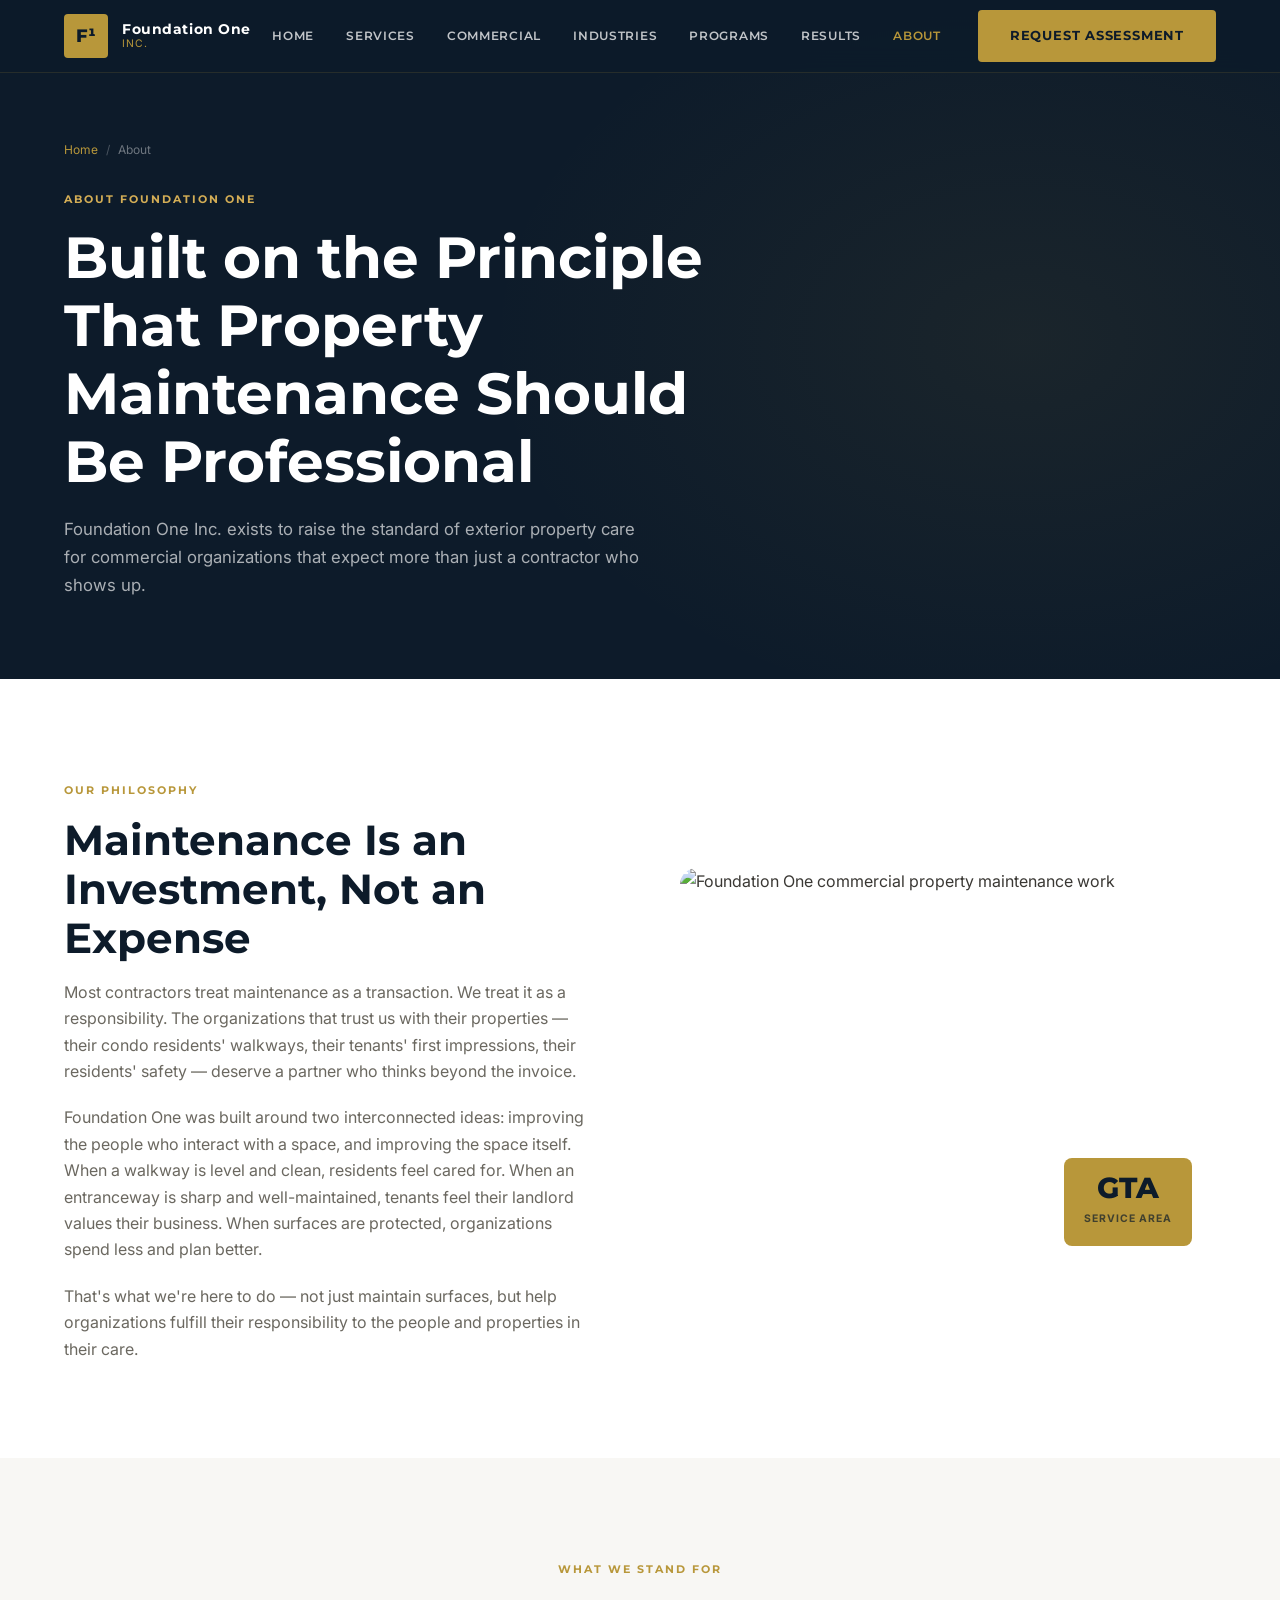
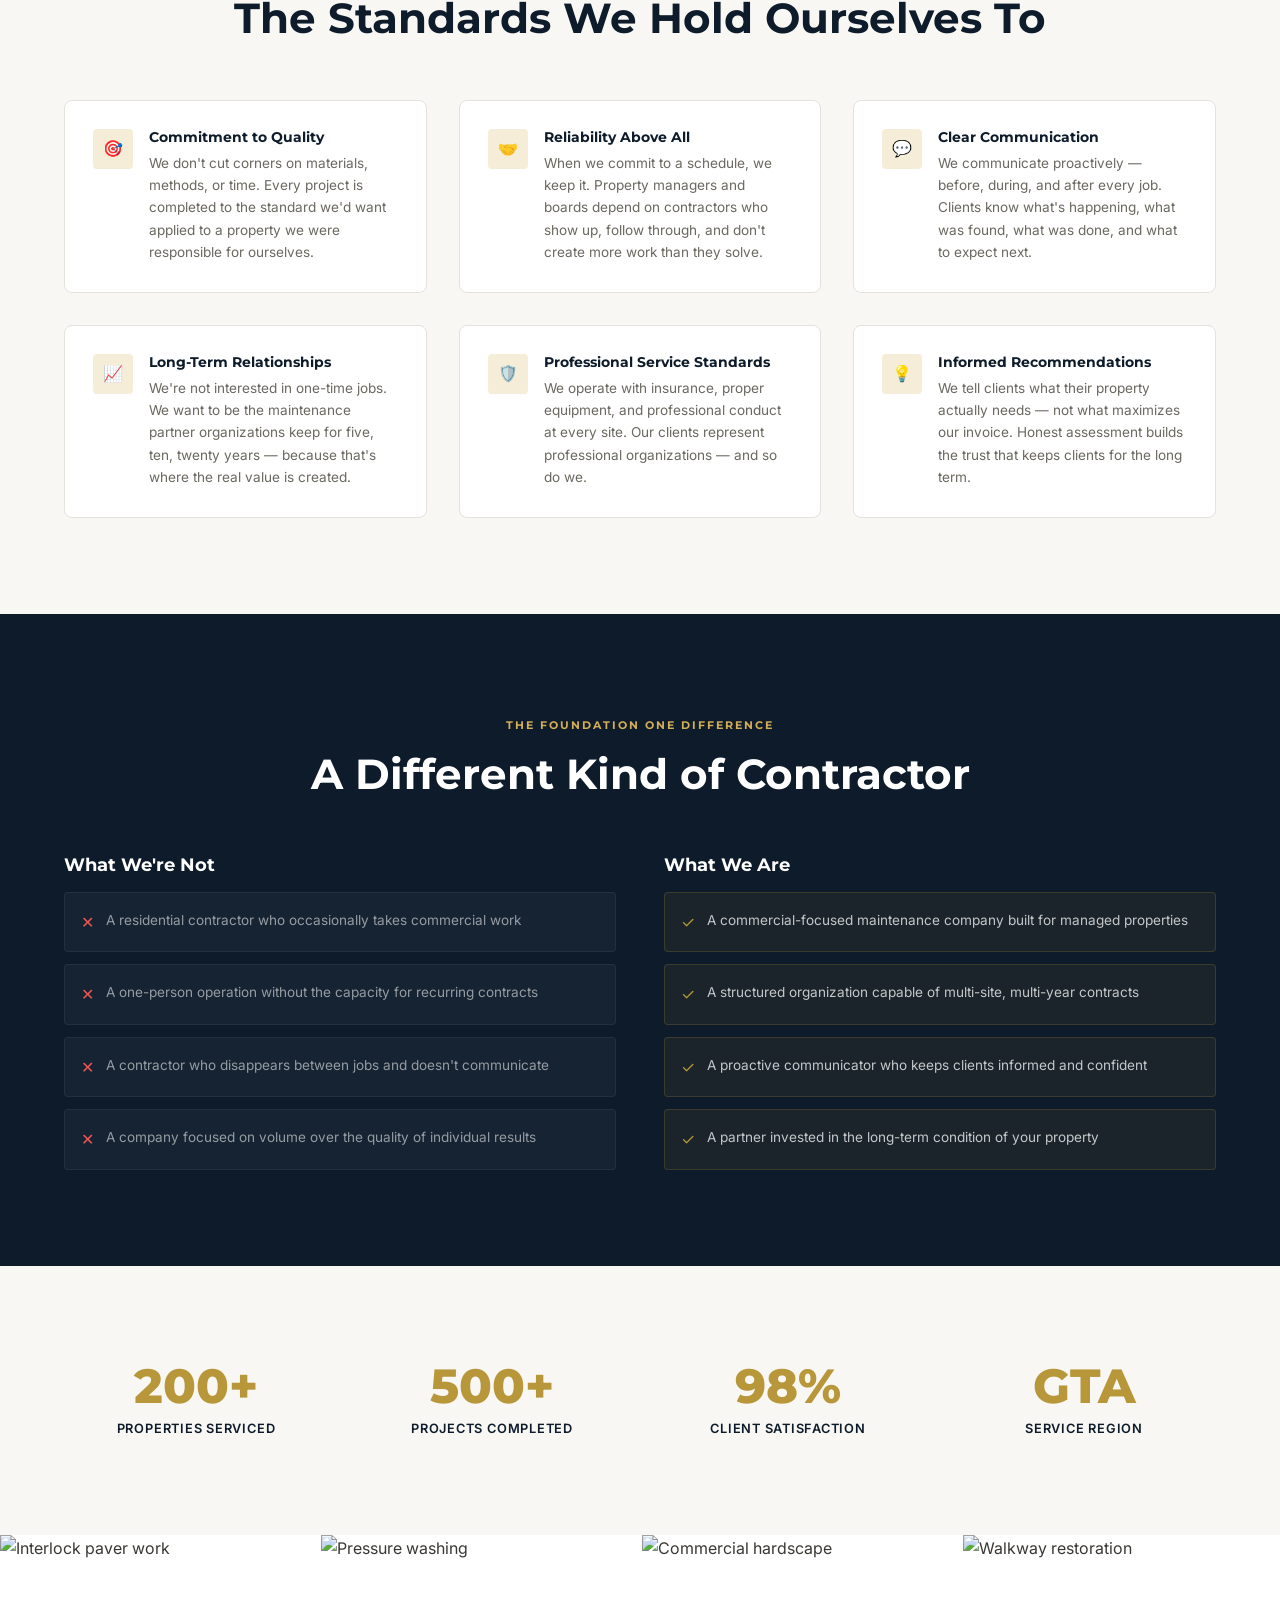
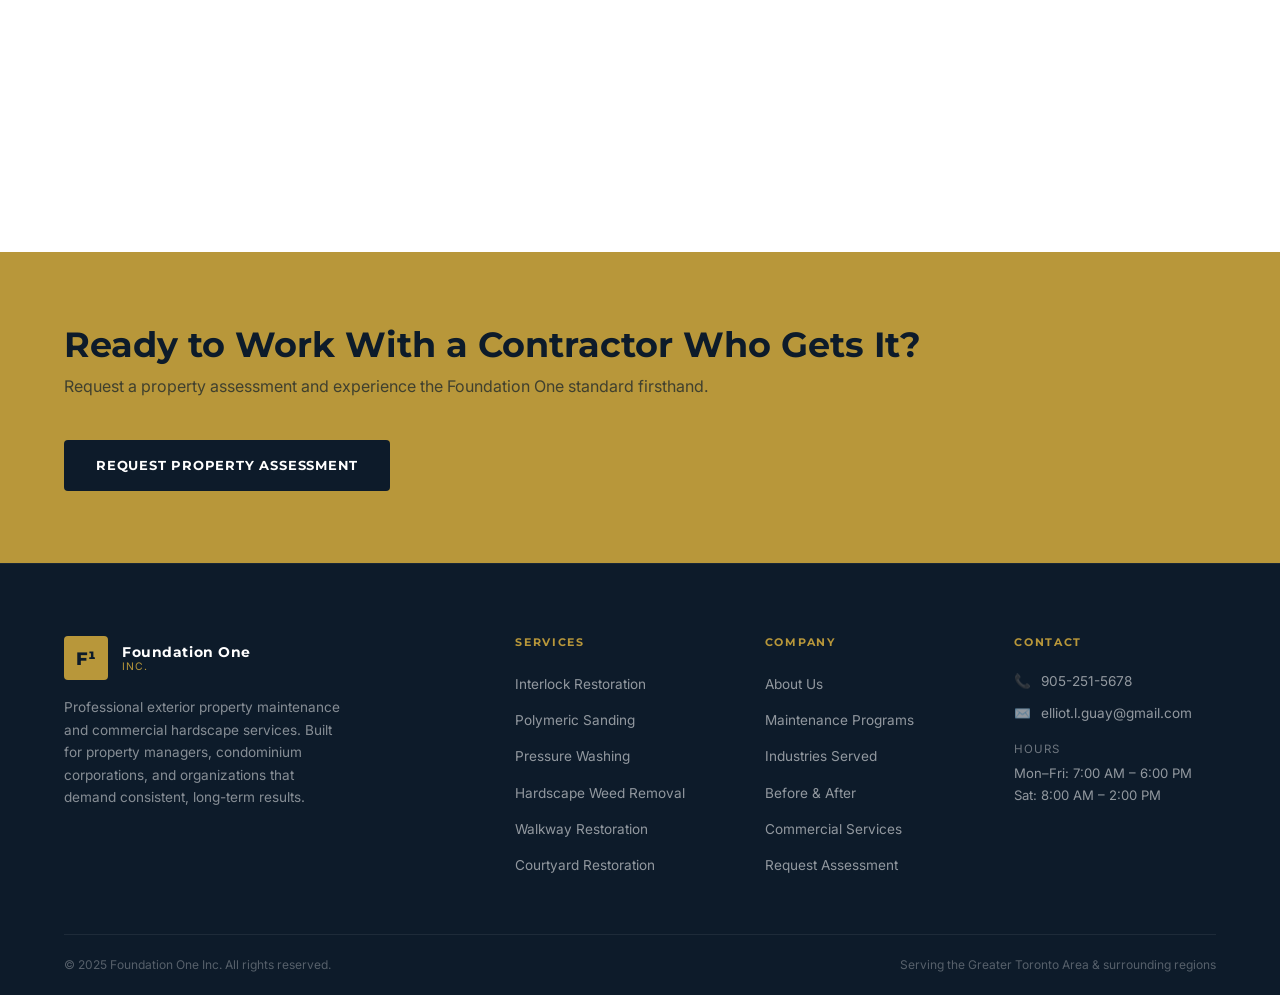
==== commit e85762d9: "Add files via upload" ====
--- a/about.html
+++ b/about.html
@@ -38,8 +38,8 @@
           <p style="margin-bottom:20px;">Foundation One was built around two interconnected ideas: improving the people who interact with a space, and improving the space itself. When a walkway is level and clean, residents feel cared for. When an entranceway is sharp and well-maintained, tenants feel their landlord values their business. When surfaces are protected, organizations spend less and plan better.</p>
           <p>That's what we're here to do — not just maintain surfaces, but help organizations fulfill their responsibility to the people and properties in their care.</p>
         </div>
-        <div class="about-visual reveal reveal-delay-2">
-          <div class="about-visual__mark">F¹</div>
+        <div class="about-photo-wrap reveal reveal-delay-2">
+          <img class="about-photo" src="https://images.unsplash.com/photo-1504307651254-35680f356dfd?w=900&q=80" alt="Foundation One commercial property maintenance work" loading="lazy" />
           <div class="about-visual__badge">
             <strong>GTA</strong>
             <span>Service Area</span>
@@ -186,6 +186,22 @@
       </div>
     </div>
   </section>
+
+  <!-- Photo Strip -->
+  <div class="photo-strip">
+    <div class="photo-strip__item">
+      <img src="https://images.unsplash.com/photo-1558618666-fcd25c85cd64?w=600&q=80" alt="Interlock paver work" loading="lazy" />
+    </div>
+    <div class="photo-strip__item">
+      <img src="https://images.unsplash.com/photo-1620625515032-6ed0c1790c75?w=600&q=80" alt="Pressure washing" loading="lazy" />
+    </div>
+    <div class="photo-strip__item">
+      <img src="https://images.unsplash.com/photo-1504307651254-35680f356dfd?w=600&q=80" alt="Commercial hardscape" loading="lazy" />
+    </div>
+    <div class="photo-strip__item">
+      <img src="https://images.unsplash.com/photo-1597528380823-e9bfe7c9ef18?w=600&q=80" alt="Walkway restoration" loading="lazy" />
+    </div>
+  </div>
 
   <section class="cta-banner">
     <div class="container">
--- a/css/style.css
+++ b/css/style.css
@@ -1089,3 +1089,118 @@
   .industries-grid { grid-template-columns: 1fr; }
   .serve-grid { grid-template-columns: 1fr 1fr; }
 }
+
+/* ============================================================
+   Photo Styles
+   All images via Unsplash CDN — swap src for your own photos
+   ============================================================ */
+
+/* Hero background photo */
+.hero__photo-bg {
+  position: absolute;
+  inset: 0;
+  background-image: url('https://images.unsplash.com/photo-1558618666-fcd25c85cd64?w=1600&q=80');
+  background-size: cover;
+  background-position: center;
+  opacity: 0.08;
+}
+
+/* Service photo cards */
+.service-photo {
+  width: 100%;
+  aspect-ratio: 16/9;
+  object-fit: cover;
+  display: block;
+}
+
+/* Gallery / Results photos */
+.result-photo {
+  width: 100%;
+  height: 100%;
+  object-fit: cover;
+  display: block;
+  position: absolute;
+  inset: 0;
+}
+.result-img { position: relative; overflow: hidden; }
+
+/* About page photo */
+.about-photo {
+  width: 100%;
+  height: 100%;
+  object-fit: cover;
+  border-radius: var(--radius-lg);
+  display: block;
+}
+.about-photo-wrap {
+  border-radius: var(--radius-lg);
+  overflow: hidden;
+  aspect-ratio: 4/3;
+  position: relative;
+}
+.about-photo-wrap .about-visual__badge {
+  position: absolute;
+  bottom: 24px;
+  right: 24px;
+}
+
+/* Work showcase strip */
+.photo-strip {
+  display: grid;
+  grid-template-columns: repeat(4, 1fr);
+  gap: 4px;
+  margin-top: 0;
+}
+.photo-strip__item {
+  aspect-ratio: 1/1;
+  overflow: hidden;
+  position: relative;
+}
+.photo-strip__item img {
+  width: 100%;
+  height: 100%;
+  object-fit: cover;
+  transition: transform 0.4s ease;
+}
+.photo-strip__item:hover img { transform: scale(1.05); }
+
+/* Industry photo headers */
+.page-hero__photo {
+  position: absolute;
+  inset: 0;
+  object-fit: cover;
+  width: 100%;
+  height: 100%;
+  opacity: 0.12;
+}
+
+/* Testimonial / CTA photo sections */
+.split-section {
+  display: grid;
+  grid-template-columns: 1fr 1fr;
+  min-height: 480px;
+}
+.split-section__photo {
+  position: relative;
+  overflow: hidden;
+}
+.split-section__photo img {
+  width: 100%;
+  height: 100%;
+  object-fit: cover;
+  display: block;
+}
+.split-section__content {
+  background: var(--navy);
+  padding: 64px;
+  display: flex;
+  flex-direction: column;
+  justify-content: center;
+}
+
+@media (max-width: 768px) {
+  .photo-strip { grid-template-columns: repeat(2, 1fr); }
+  .split-section { grid-template-columns: 1fr; }
+  .split-section__photo { aspect-ratio: 16/9; }
+  .split-section__content { padding: 40px 24px; }
+}
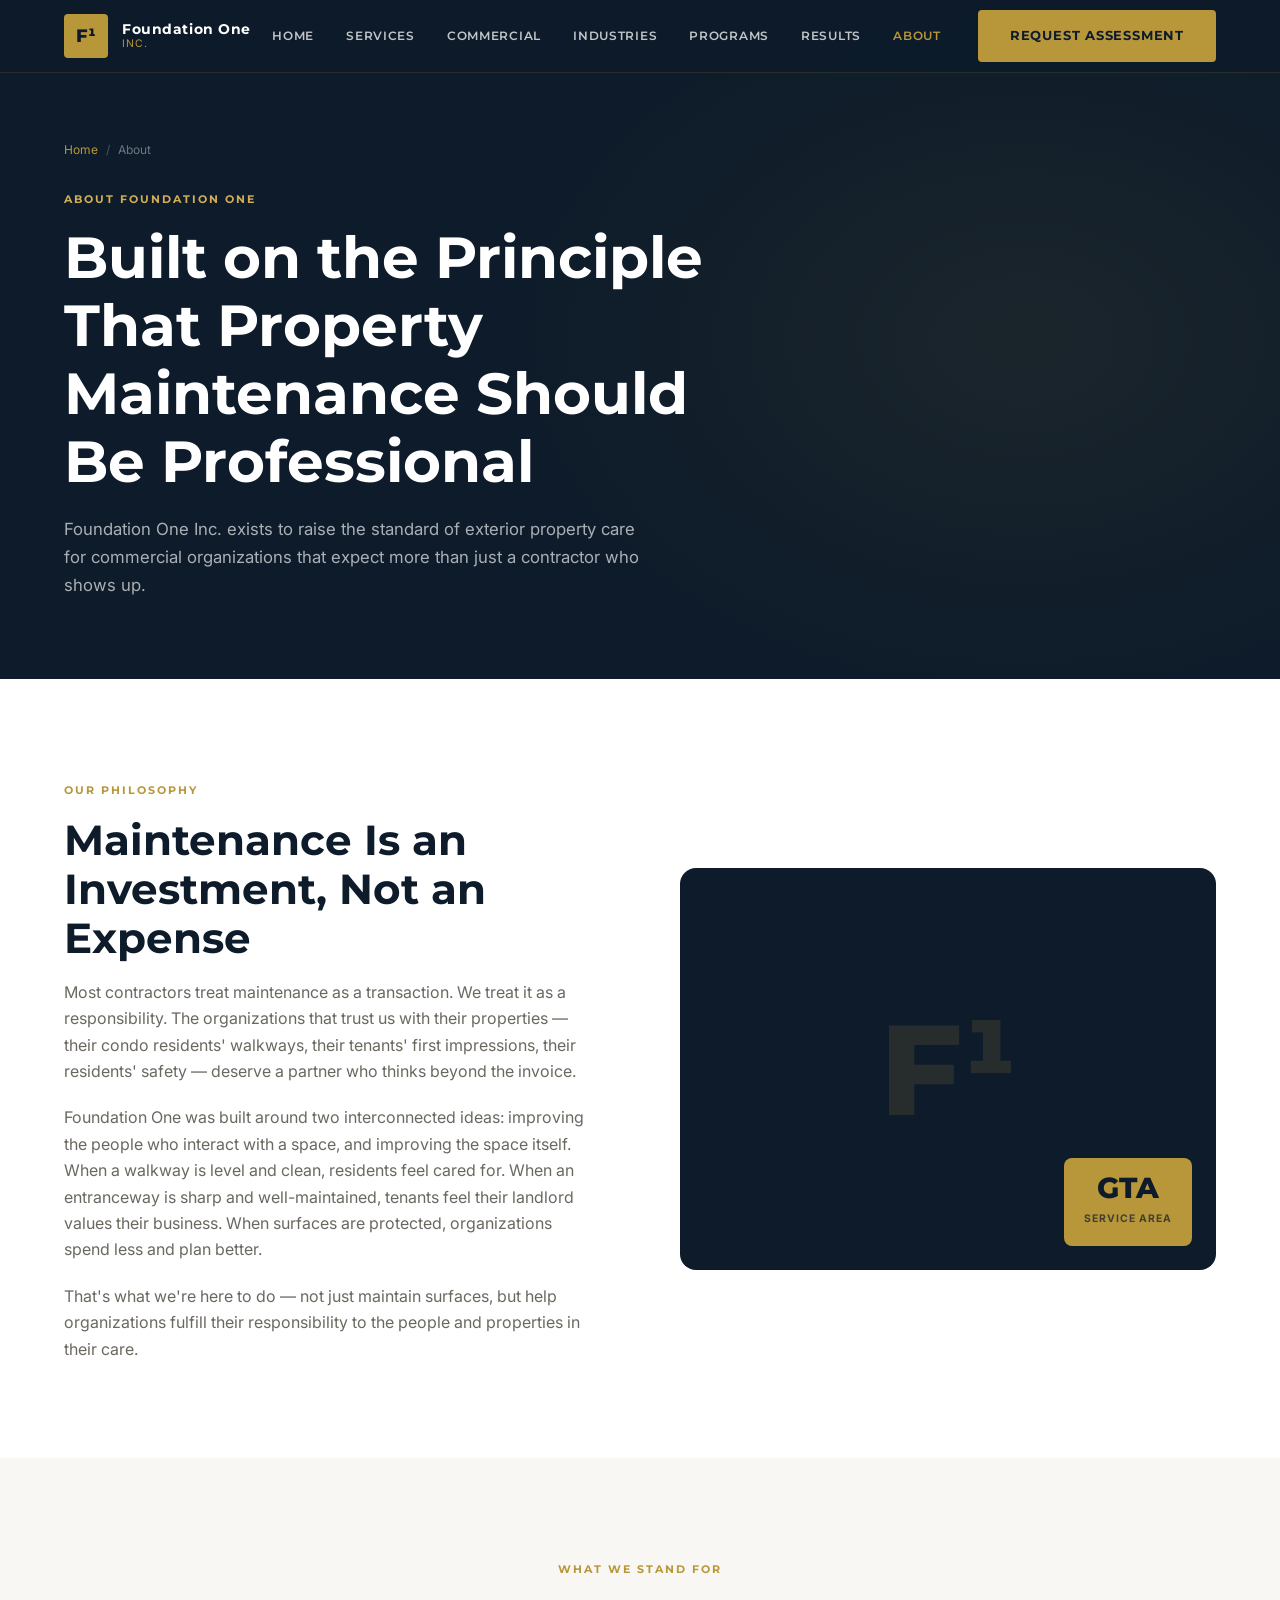
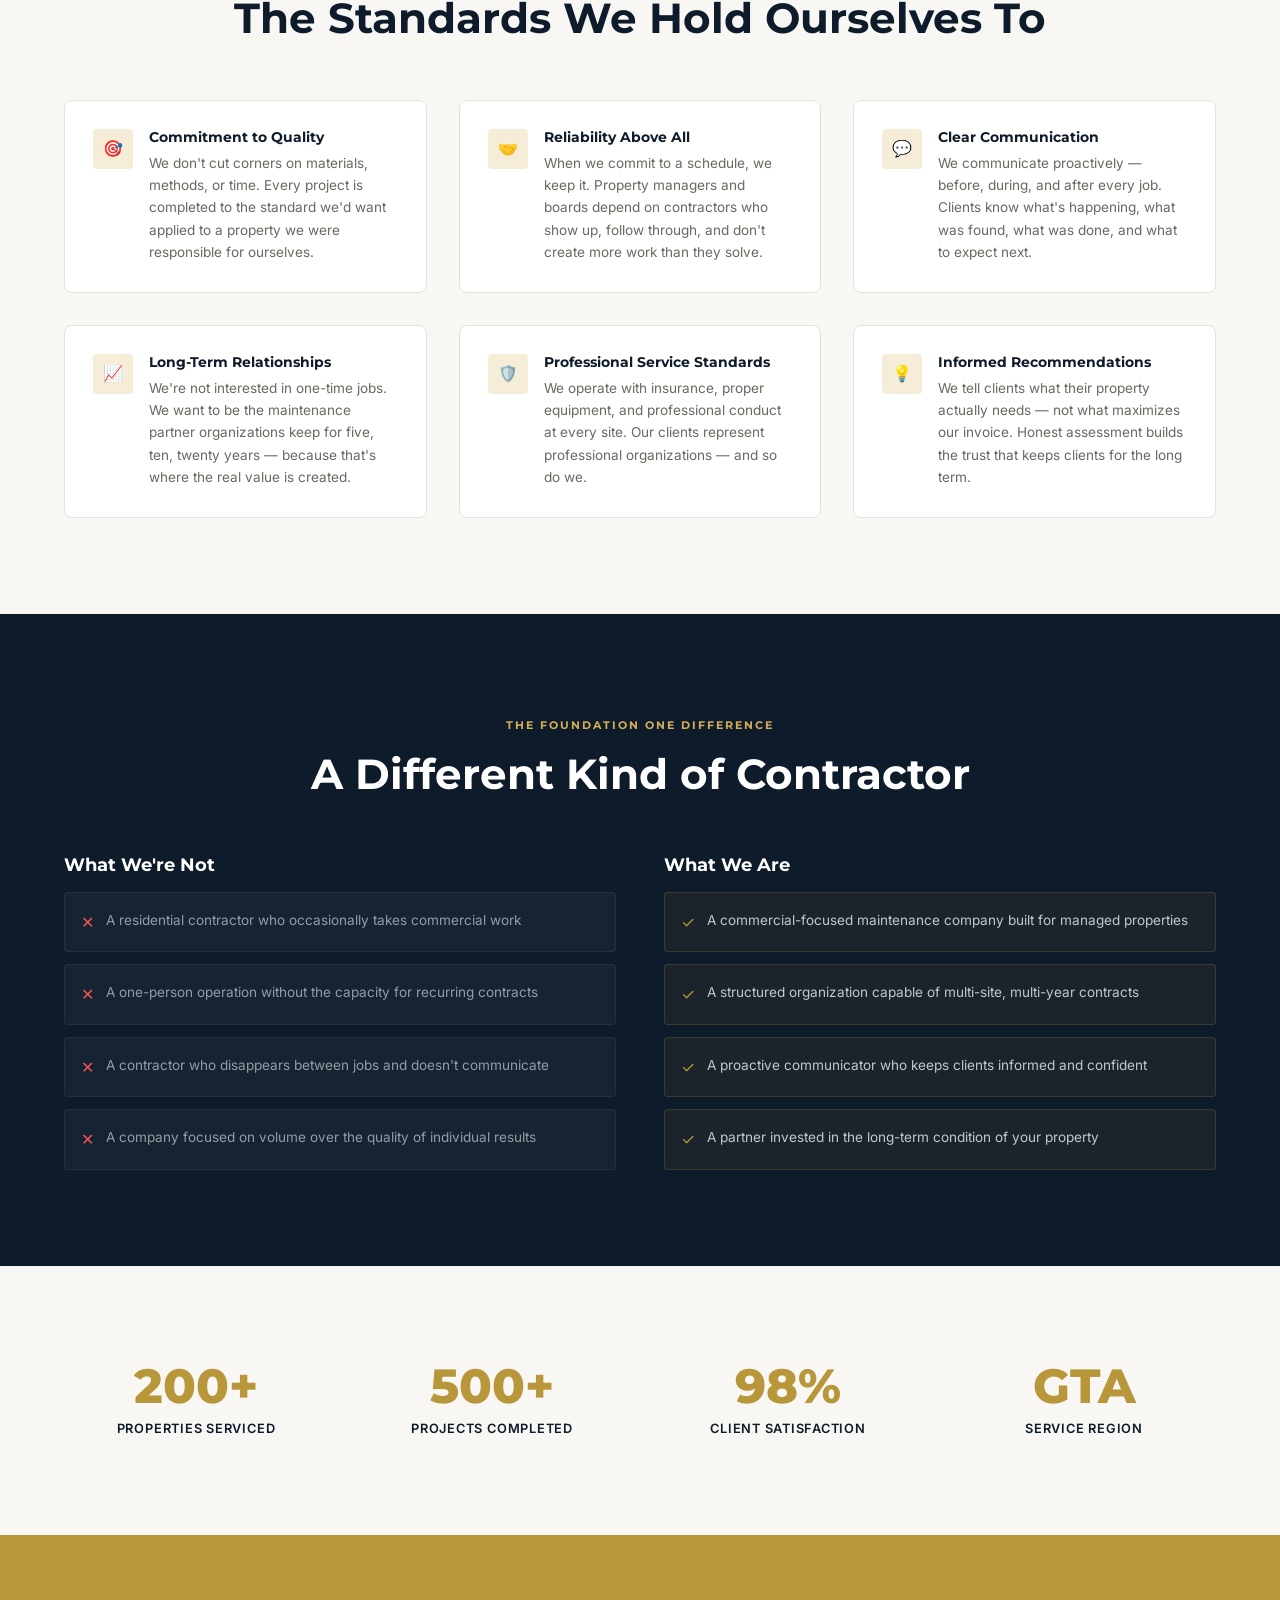
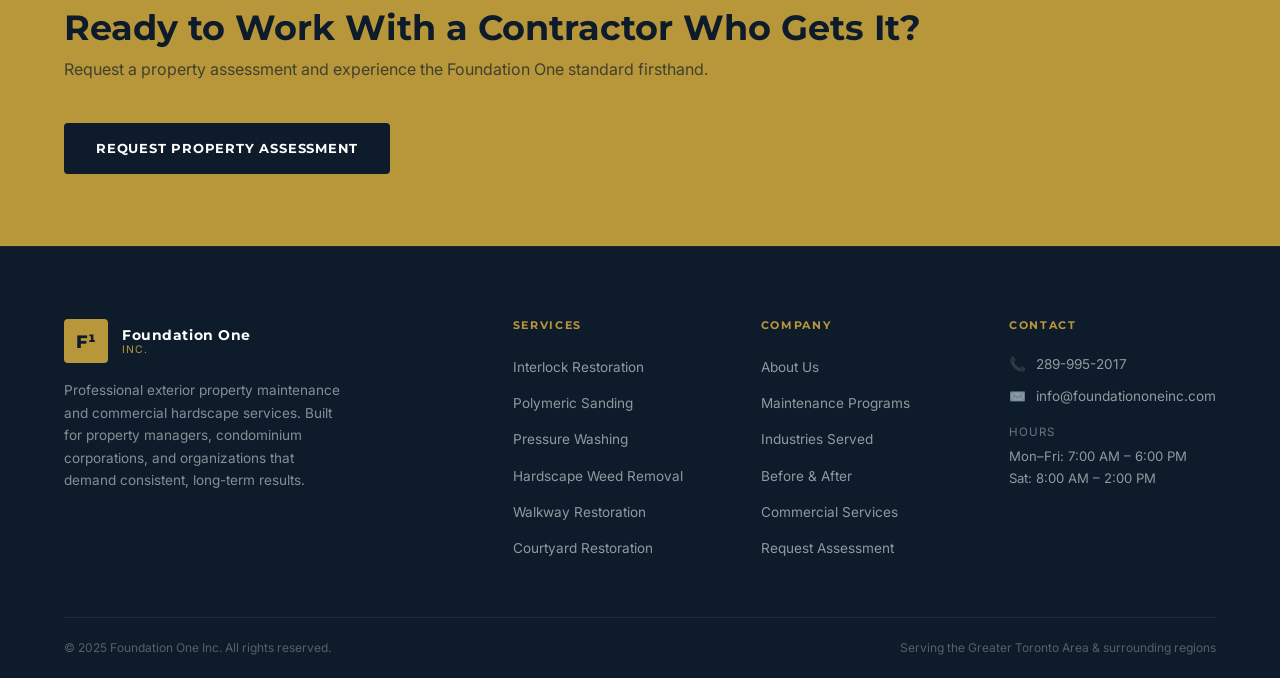
==== commit 1ea9b803: "Add photos and logo" ====
--- a/about.html
+++ b/about.html
@@ -38,8 +38,8 @@
           <p style="margin-bottom:20px;">Foundation One was built around two interconnected ideas: improving the people who interact with a space, and improving the space itself. When a walkway is level and clean, residents feel cared for. When an entranceway is sharp and well-maintained, tenants feel their landlord values their business. When surfaces are protected, organizations spend less and plan better.</p>
           <p>That's what we're here to do — not just maintain surfaces, but help organizations fulfill their responsibility to the people and properties in their care.</p>
         </div>
-        <div class="about-photo-wrap reveal reveal-delay-2">
-          <img class="about-photo" src="https://images.unsplash.com/photo-1504307651254-35680f356dfd?w=900&q=80" alt="Foundation One commercial property maintenance work" loading="lazy" />
+        <div class="about-visual reveal reveal-delay-2">
+          <div class="about-visual__mark">F¹</div>
           <div class="about-visual__badge">
             <strong>GTA</strong>
             <span>Service Area</span>
@@ -186,22 +186,6 @@
       </div>
     </div>
   </section>
-
-  <!-- Photo Strip -->
-  <div class="photo-strip">
-    <div class="photo-strip__item">
-      <img src="https://images.unsplash.com/photo-1558618666-fcd25c85cd64?w=600&q=80" alt="Interlock paver work" loading="lazy" />
-    </div>
-    <div class="photo-strip__item">
-      <img src="https://images.unsplash.com/photo-1620625515032-6ed0c1790c75?w=600&q=80" alt="Pressure washing" loading="lazy" />
-    </div>
-    <div class="photo-strip__item">
-      <img src="https://images.unsplash.com/photo-1504307651254-35680f356dfd?w=600&q=80" alt="Commercial hardscape" loading="lazy" />
-    </div>
-    <div class="photo-strip__item">
-      <img src="https://images.unsplash.com/photo-1597528380823-e9bfe7c9ef18?w=600&q=80" alt="Walkway restoration" loading="lazy" />
-    </div>
-  </div>
 
   <section class="cta-banner">
     <div class="container">
--- a/css/style.css
+++ b/css/style.css
@@ -1089,118 +1089,3 @@
   .industries-grid { grid-template-columns: 1fr; }
   .serve-grid { grid-template-columns: 1fr 1fr; }
 }
-
-/* ============================================================
-   Photo Styles
-   All images via Unsplash CDN — swap src for your own photos
-   ============================================================ */
-
-/* Hero background photo */
-.hero__photo-bg {
-  position: absolute;
-  inset: 0;
-  background-image: url('https://images.unsplash.com/photo-1558618666-fcd25c85cd64?w=1600&q=80');
-  background-size: cover;
-  background-position: center;
-  opacity: 0.08;
-}
-
-/* Service photo cards */
-.service-photo {
-  width: 100%;
-  aspect-ratio: 16/9;
-  object-fit: cover;
-  display: block;
-}
-
-/* Gallery / Results photos */
-.result-photo {
-  width: 100%;
-  height: 100%;
-  object-fit: cover;
-  display: block;
-  position: absolute;
-  inset: 0;
-}
-.result-img { position: relative; overflow: hidden; }
-
-/* About page photo */
-.about-photo {
-  width: 100%;
-  height: 100%;
-  object-fit: cover;
-  border-radius: var(--radius-lg);
-  display: block;
-}
-.about-photo-wrap {
-  border-radius: var(--radius-lg);
-  overflow: hidden;
-  aspect-ratio: 4/3;
-  position: relative;
-}
-.about-photo-wrap .about-visual__badge {
-  position: absolute;
-  bottom: 24px;
-  right: 24px;
-}
-
-/* Work showcase strip */
-.photo-strip {
-  display: grid;
-  grid-template-columns: repeat(4, 1fr);
-  gap: 4px;
-  margin-top: 0;
-}
-.photo-strip__item {
-  aspect-ratio: 1/1;
-  overflow: hidden;
-  position: relative;
-}
-.photo-strip__item img {
-  width: 100%;
-  height: 100%;
-  object-fit: cover;
-  transition: transform 0.4s ease;
-}
-.photo-strip__item:hover img { transform: scale(1.05); }
-
-/* Industry photo headers */
-.page-hero__photo {
-  position: absolute;
-  inset: 0;
-  object-fit: cover;
-  width: 100%;
-  height: 100%;
-  opacity: 0.12;
-}
-
-/* Testimonial / CTA photo sections */
-.split-section {
-  display: grid;
-  grid-template-columns: 1fr 1fr;
-  min-height: 480px;
-}
-.split-section__photo {
-  position: relative;
-  overflow: hidden;
-}
-.split-section__photo img {
-  width: 100%;
-  height: 100%;
-  object-fit: cover;
-  display: block;
-}
-.split-section__content {
-  background: var(--navy);
-  padding: 64px;
-  display: flex;
-  flex-direction: column;
-  justify-content: center;
-}
-
-@media (max-width: 768px) {
-  .photo-strip { grid-template-columns: repeat(2, 1fr); }
-  .split-section { grid-template-columns: 1fr; }
-  .split-section__photo { aspect-ratio: 16/9; }
-  .split-section__content { padding: 40px 24px; }
-}
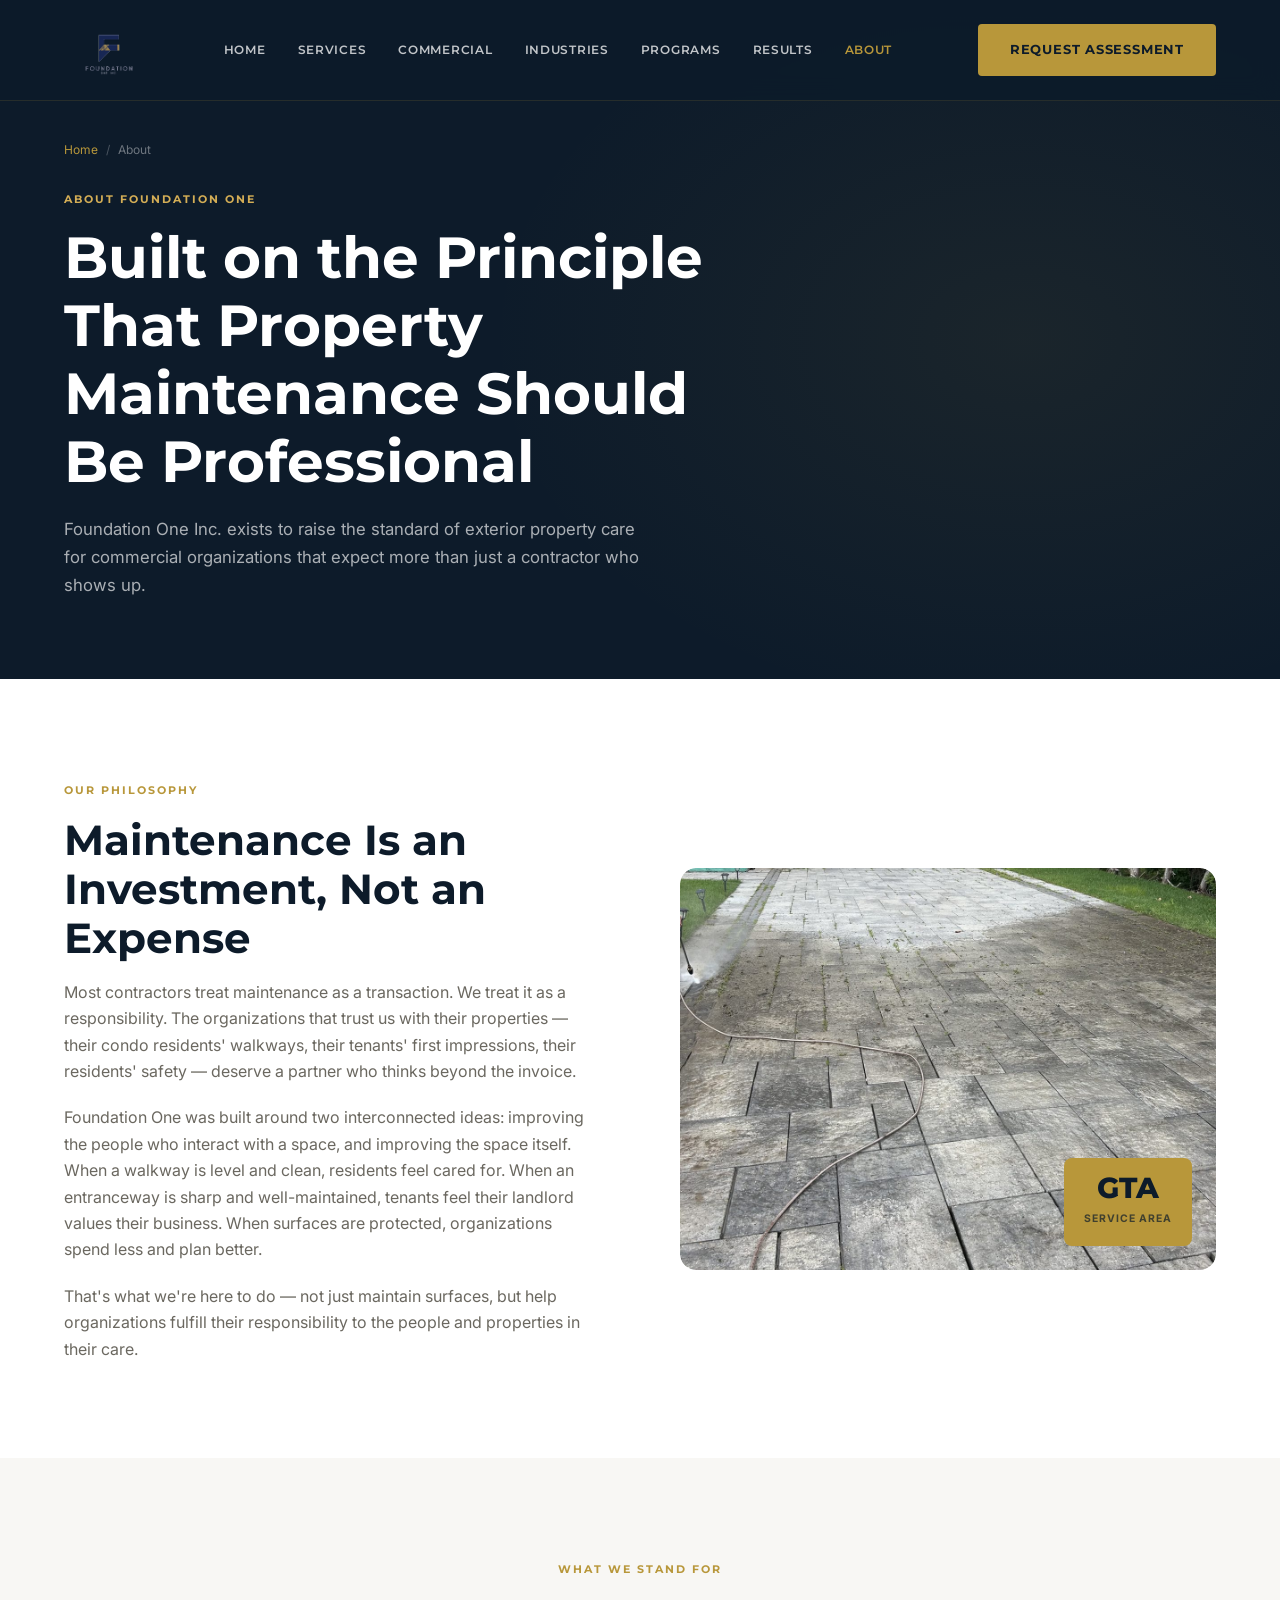
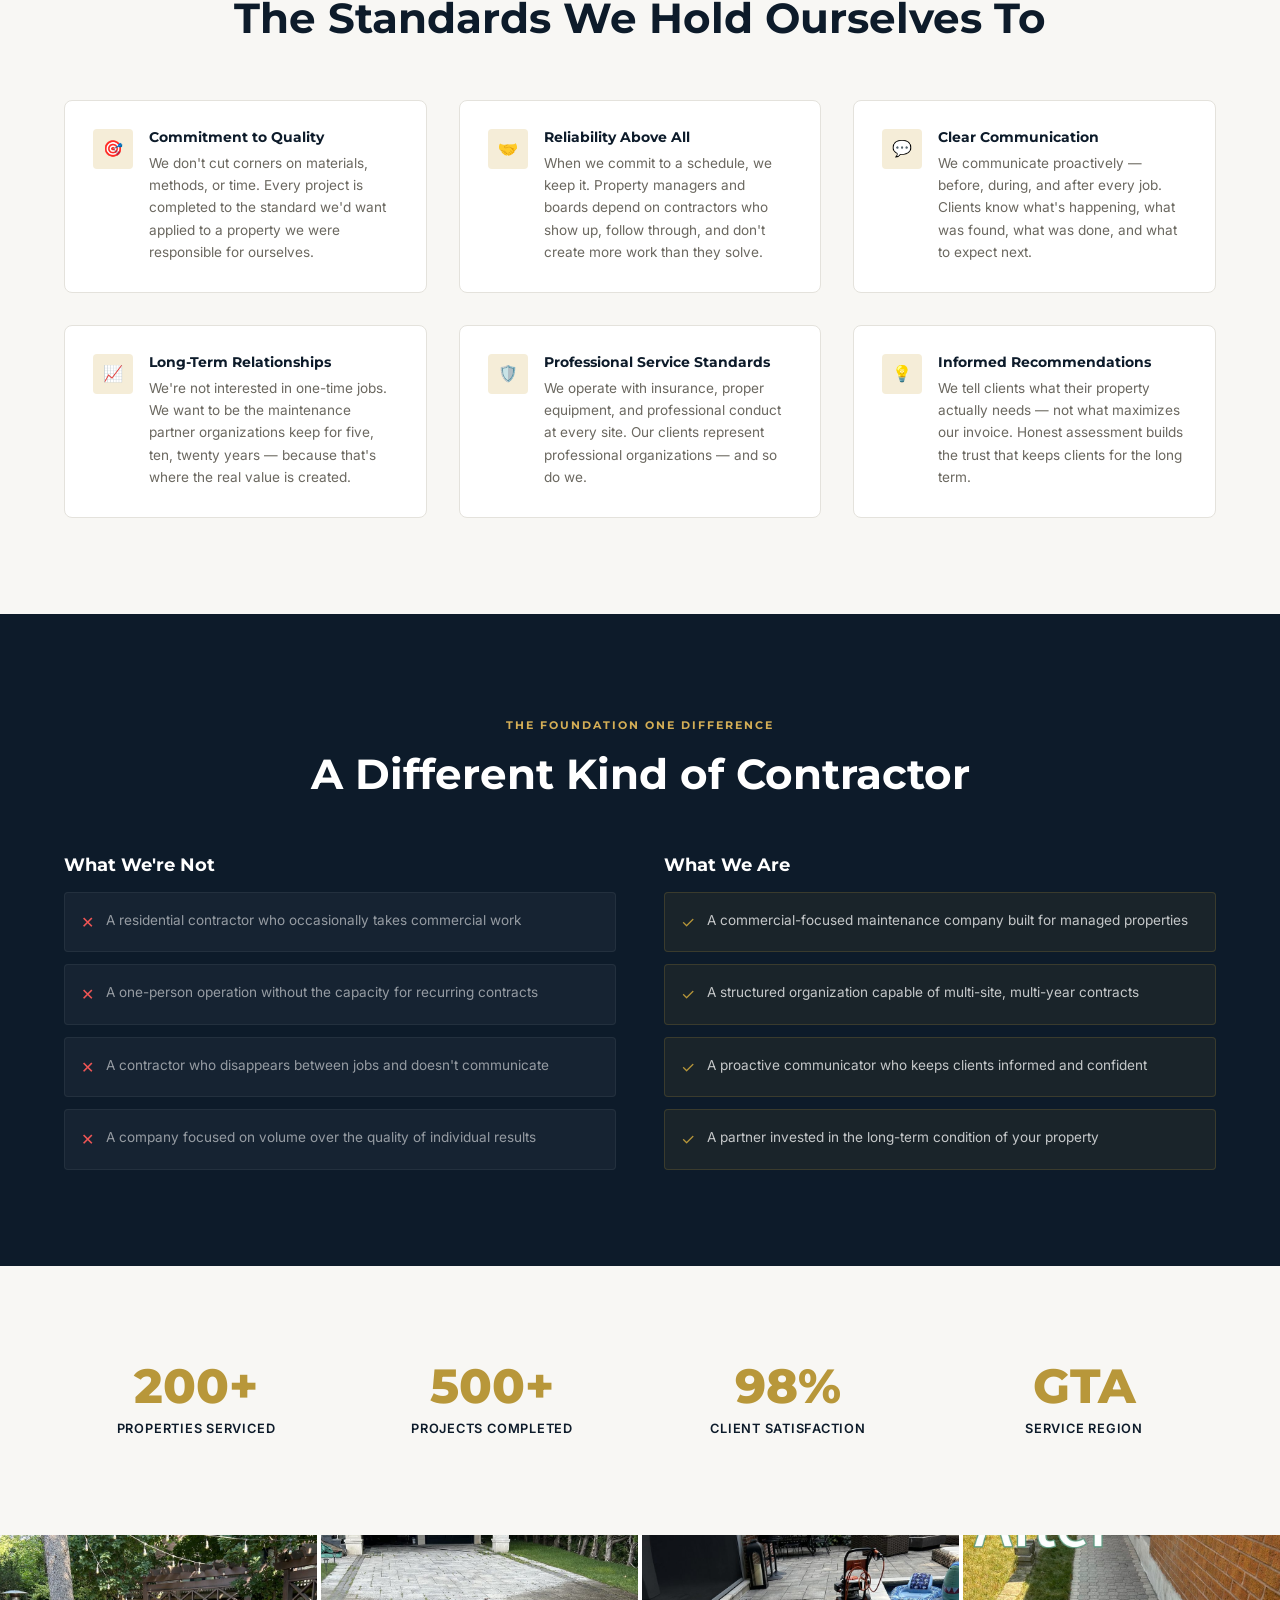
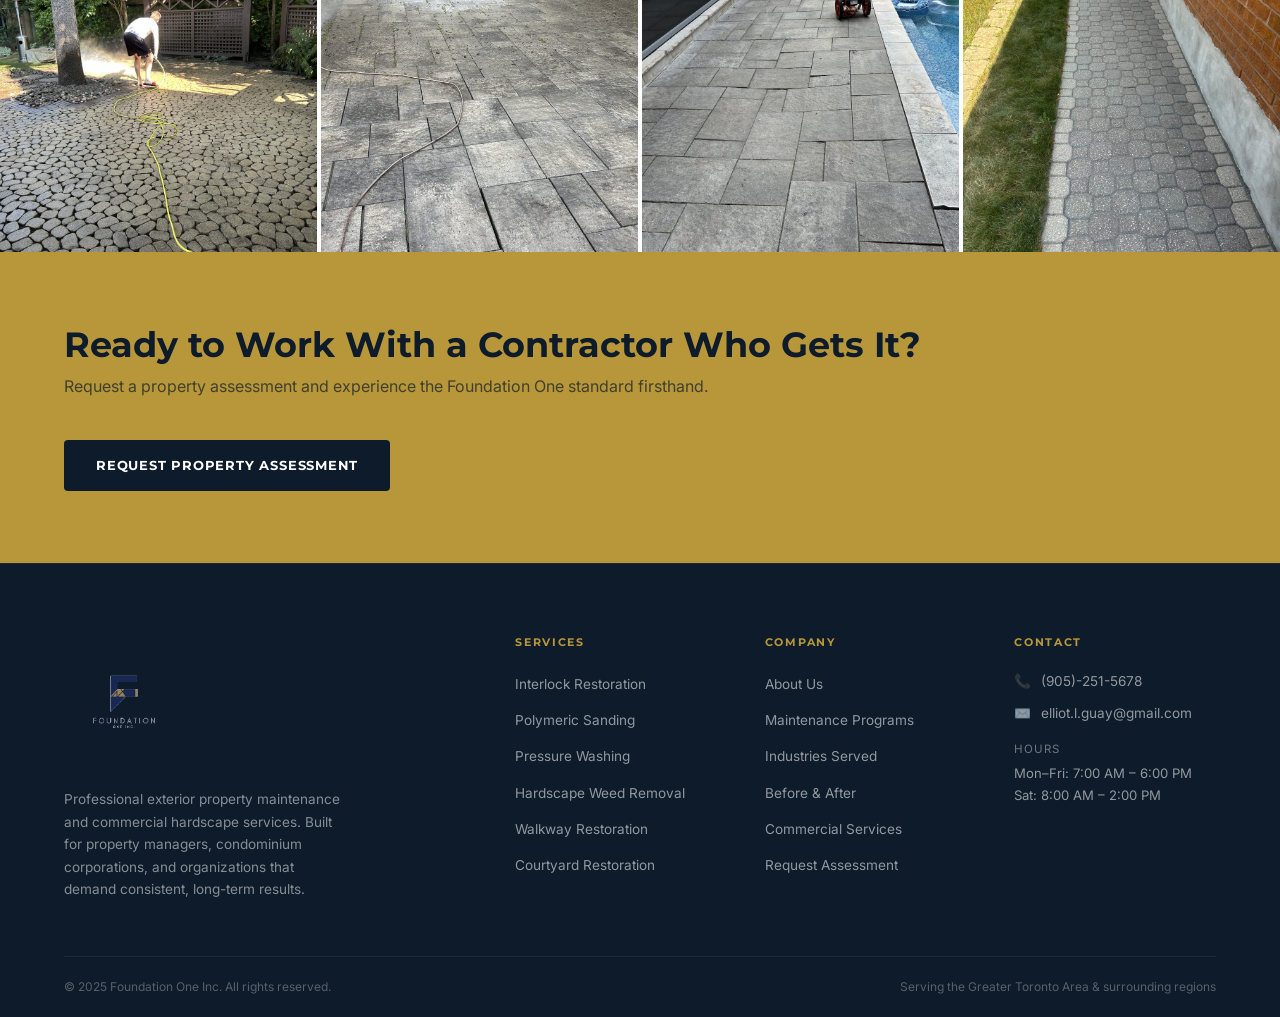
==== commit 40a522e4: "Picture and phone number" ====
--- a/about.html
+++ b/about.html
@@ -38,8 +38,8 @@
           <p style="margin-bottom:20px;">Foundation One was built around two interconnected ideas: improving the people who interact with a space, and improving the space itself. When a walkway is level and clean, residents feel cared for. When an entranceway is sharp and well-maintained, tenants feel their landlord values their business. When surfaces are protected, organizations spend less and plan better.</p>
           <p>That's what we're here to do — not just maintain surfaces, but help organizations fulfill their responsibility to the people and properties in their care.</p>
         </div>
-        <div class="about-visual reveal reveal-delay-2">
-          <div class="about-visual__mark">F¹</div>
+        <div class="about-photo-wrap reveal reveal-delay-2">
+          <img class="about-photo" src="assets/photos/courtyard-action.jpg" alt="Foundation One commercial property maintenance work" loading="lazy" />
           <div class="about-visual__badge">
             <strong>GTA</strong>
             <span>Service Area</span>
@@ -186,6 +186,22 @@
       </div>
     </div>
   </section>
+
+  <!-- Photo Strip -->
+  <div class="photo-strip">
+    <div class="photo-strip__item">
+      <img src="assets/photos/interlock-restore.jpg" alt="Interlock paver work" loading="lazy" />
+    </div>
+    <div class="photo-strip__item">
+      <img src="assets/photos/courtyard-action.jpg" alt="Pressure washing" loading="lazy" />
+    </div>
+    <div class="photo-strip__item">
+      <img src="assets/photos/poolside-pressurewash.jpg" alt="Commercial hardscape" loading="lazy" />
+    </div>
+    <div class="photo-strip__item">
+      <img src="assets/photos/walkway-after.jpg" alt="Walkway restoration" loading="lazy" />
+    </div>
+  </div>
 
   <section class="cta-banner">
     <div class="container">
--- a/css/style.css
+++ b/css/style.css
@@ -157,7 +157,7 @@
   display: flex;
   align-items: center;
   justify-content: space-between;
-  height: 72px;
+  height: 100px;
 }
 .navbar__logo {
   display: flex;
@@ -1089,3 +1089,133 @@
   .industries-grid { grid-template-columns: 1fr; }
   .serve-grid { grid-template-columns: 1fr 1fr; }
 }
+
+/* ============================================================
+   Photo Styles
+   All images via Unsplash CDN — swap src for your own photos
+   ============================================================ */
+
+/* Hero background photo */
+.hero__photo-bg {
+  position: absolute;
+  inset: 0;
+  background-image: url('assets/photos/courtyard-action.jpg');
+  background-size: cover;
+  background-position: center;
+  opacity: 0.08;
+}
+
+/* Service photo cards */
+.service-photo {
+  width: 100%;
+  aspect-ratio: 16/9;
+  object-fit: cover;
+  display: block;
+}
+
+/* Gallery / Results photos */
+.result-photo {
+  width: 100%;
+  height: 100%;
+  object-fit: cover;
+  display: block;
+  position: absolute;
+  inset: 0;
+}
+.result-img { position: relative; overflow: hidden; }
+
+/* About page photo */
+.about-photo {
+  width: 100%;
+  height: 100%;
+  object-fit: cover;
+  border-radius: var(--radius-lg);
+  display: block;
+}
+.about-photo-wrap {
+  border-radius: var(--radius-lg);
+  overflow: hidden;
+  aspect-ratio: 4/3;
+  position: relative;
+}
+.about-photo-wrap .about-visual__badge {
+  position: absolute;
+  bottom: 24px;
+  right: 24px;
+}
+
+/* Work showcase strip */
+.photo-strip {
+  display: grid;
+  grid-template-columns: repeat(4, 1fr);
+  gap: 4px;
+  margin-top: 0;
+}
+.photo-strip__item {
+  aspect-ratio: 1/1;
+  overflow: hidden;
+  position: relative;
+}
+.photo-strip__item img {
+  width: 100%;
+  height: 100%;
+  object-fit: cover;
+  transition: transform 0.4s ease;
+}
+.photo-strip__item:hover img { transform: scale(1.05); }
+
+/* Industry photo headers */
+.page-hero__photo {
+  position: absolute;
+  inset: 0;
+  object-fit: cover;
+  width: 100%;
+  height: 100%;
+  opacity: 0.12;
+}
+
+/* Testimonial / CTA photo sections */
+.split-section {
+  display: grid;
+  grid-template-columns: 1fr 1fr;
+  min-height: 480px;
+}
+.split-section__photo {
+  position: relative;
+  overflow: hidden;
+}
+.split-section__photo img {
+  width: 100%;
+  height: 100%;
+  object-fit: cover;
+  display: block;
+}
+.split-section__content {
+  background: var(--navy);
+  padding: 64px;
+  display: flex;
+  flex-direction: column;
+  justify-content: center;
+}
+
+@media (max-width: 768px) {
+  .photo-strip { grid-template-columns: repeat(2, 1fr); }
+  .split-section { grid-template-columns: 1fr; }
+  .split-section__photo { aspect-ratio: 16/9; }
+  .split-section__content { padding: 40px 24px; }
+}
+
+/* ── Real Logo ── */
+.navbar__logo-img {
+  height: 90px;
+  width: auto;
+  display: block;
+  transition: opacity 0.2s ease;
+}
+.navbar__logo-img:hover { opacity: 0.85; }
+
+/* Footer logo — larger */
+.footer__logo-img {
+  height: 120px;
+  margin-bottom: 16px;
+}
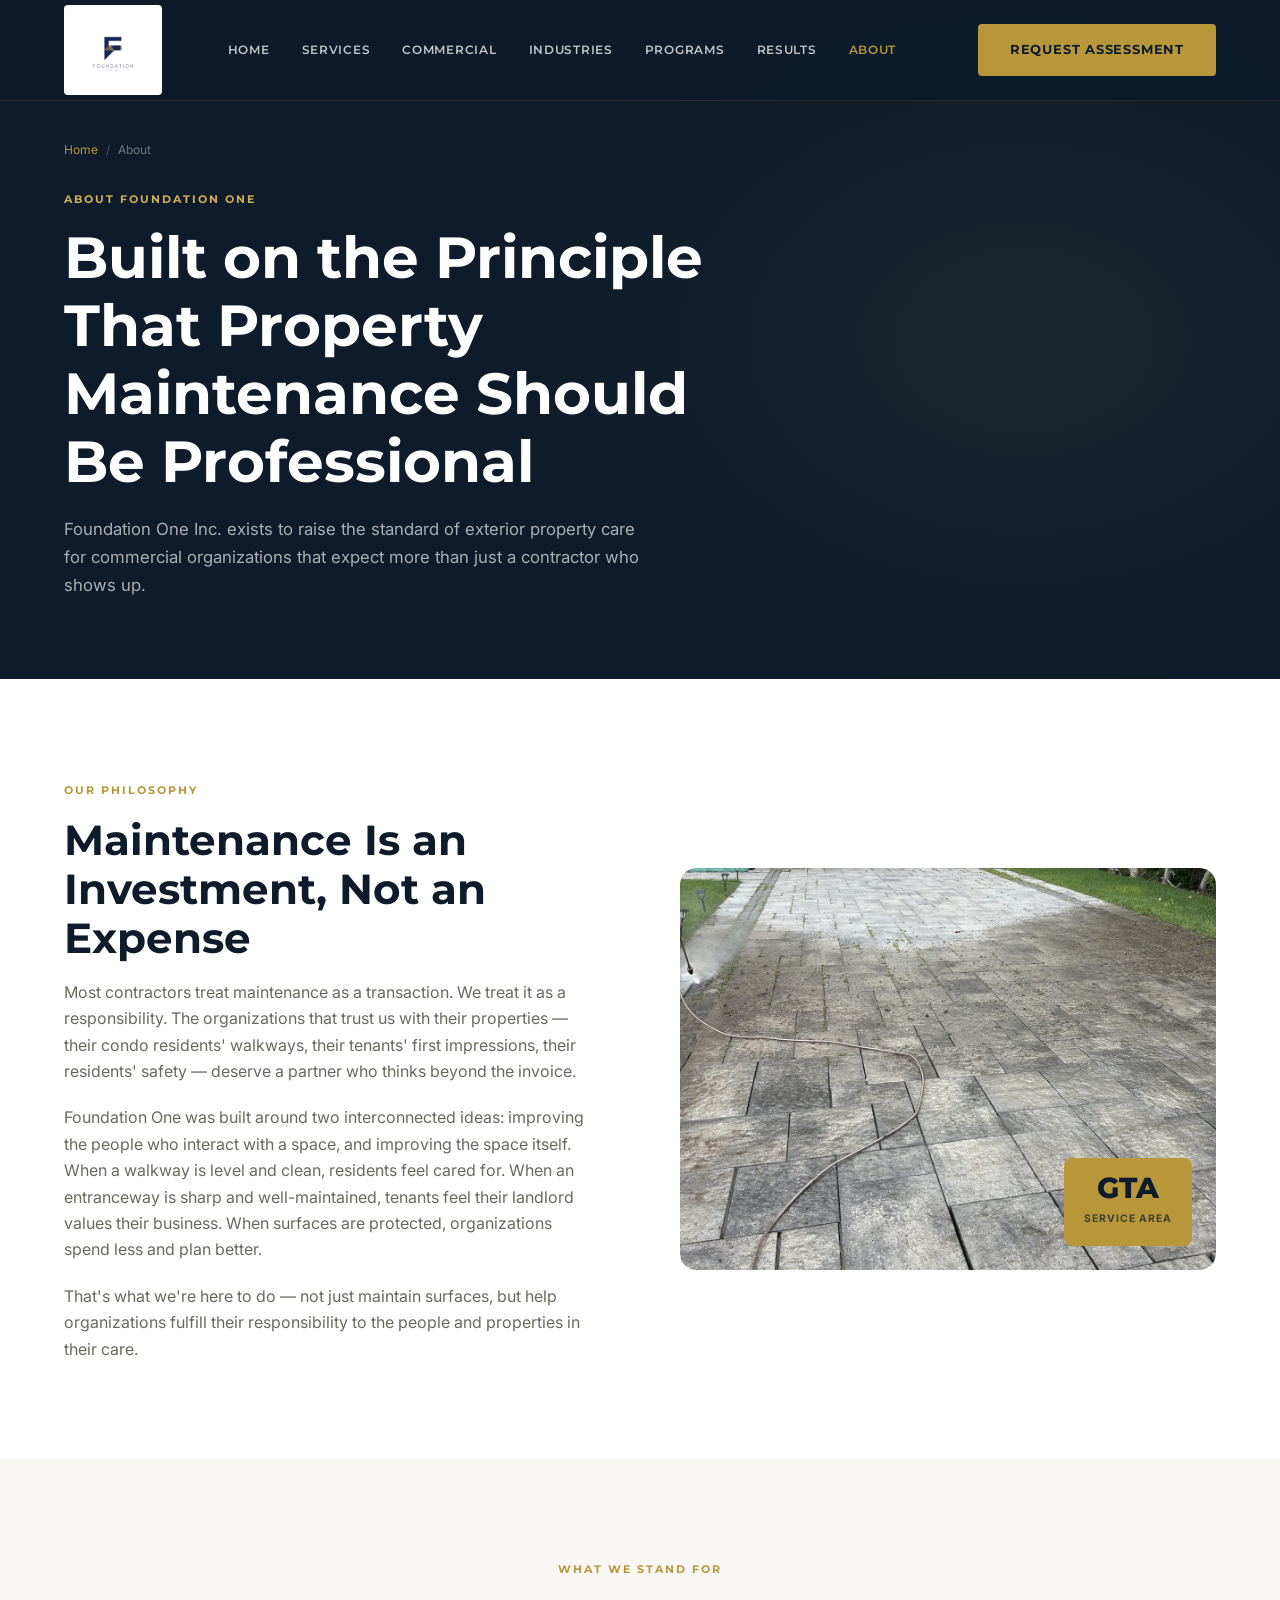
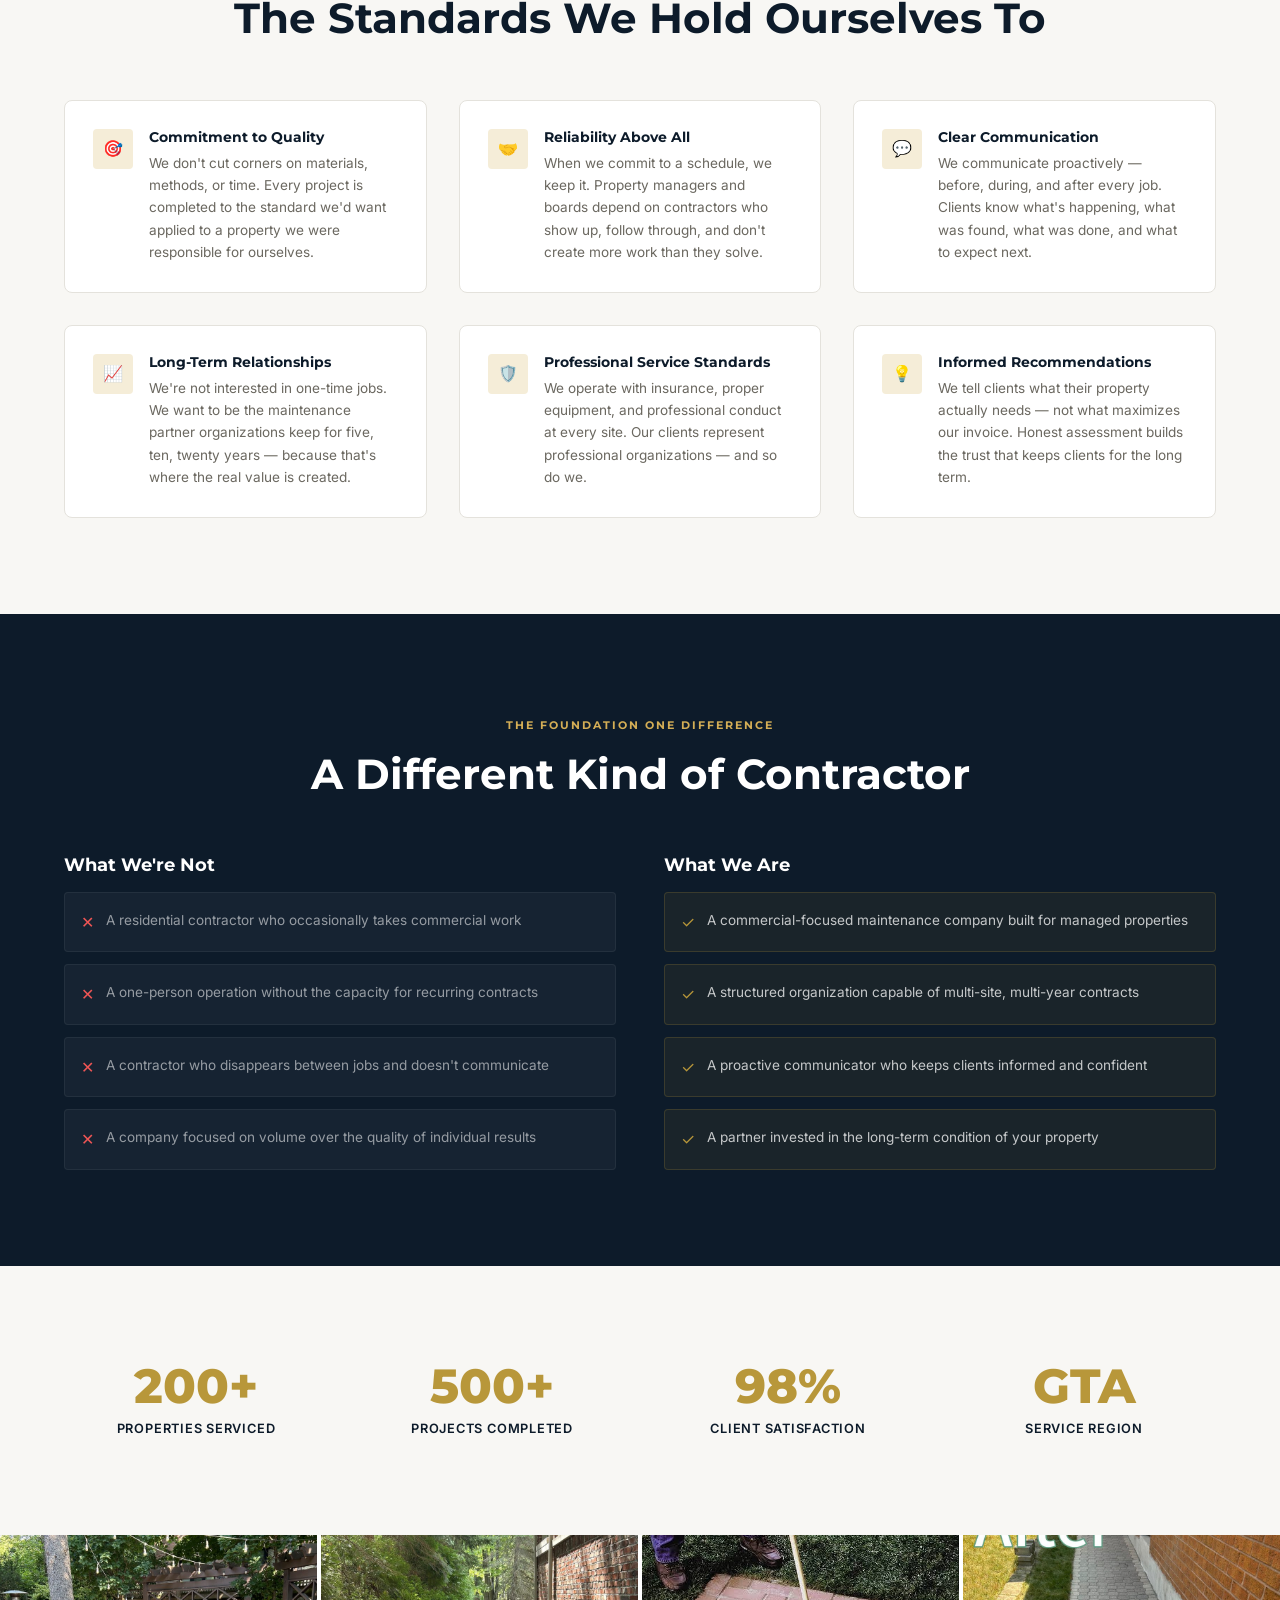
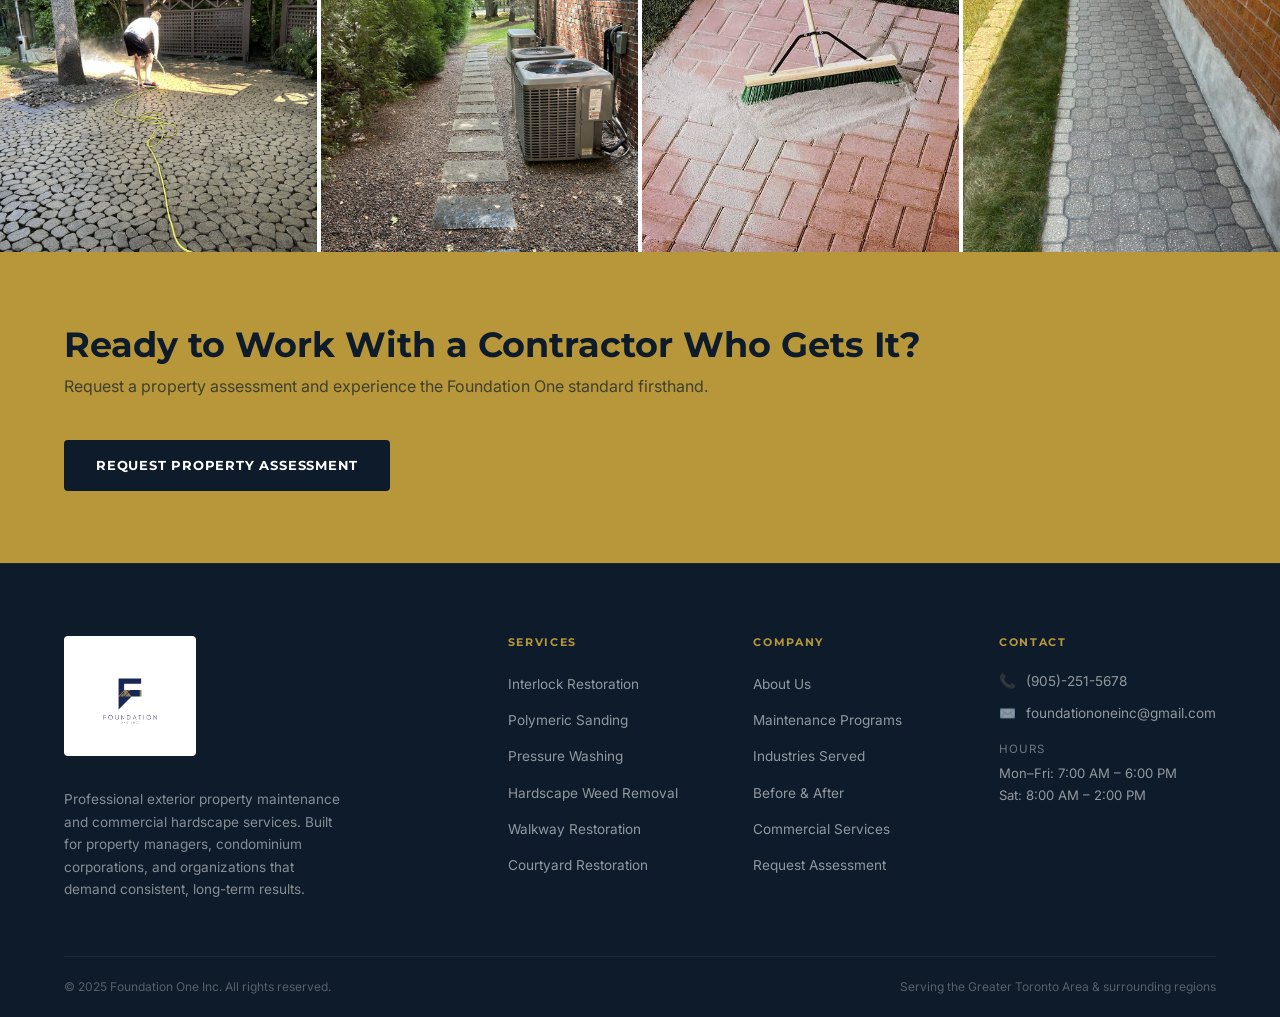
==== commit e61c55f6: "Photo change" ====
--- a/about.html
+++ b/about.html
@@ -193,10 +193,10 @@
       <img src="assets/photos/interlock-restore.jpg" alt="Interlock paver work" loading="lazy" />
     </div>
     <div class="photo-strip__item">
-      <img src="assets/photos/courtyard-action.jpg" alt="Pressure washing" loading="lazy" />
-    </div>
-    <div class="photo-strip__item">
-      <img src="assets/photos/poolside-pressurewash.jpg" alt="Commercial hardscape" loading="lazy" />
+      <img src="assets/photos/path-stepstone.jpg" alt="Stepping stone pathway" loading="lazy" />
+    </div>
+    <div class="photo-strip__item">
+      <img src="assets/photos/polysand-sweep.jpg" alt="Polymeric sand application" loading="lazy" />
     </div>
     <div class="photo-strip__item">
       <img src="assets/photos/walkway-after.jpg" alt="Walkway restoration" loading="lazy" />
--- a/css/style.css
+++ b/css/style.css
@@ -1211,6 +1211,9 @@
   width: auto;
   display: block;
   transition: opacity 0.2s ease;
+  background: var(--white);
+  border-radius: var(--radius-sm);
+  padding: 6px 10px;
 }
 .navbar__logo-img:hover { opacity: 0.85; }
 
@@ -1218,4 +1221,7 @@
 .footer__logo-img {
   height: 120px;
   margin-bottom: 16px;
-}
+  background: var(--white);
+  border-radius: var(--radius-sm);
+  padding: 8px 14px;
+}
